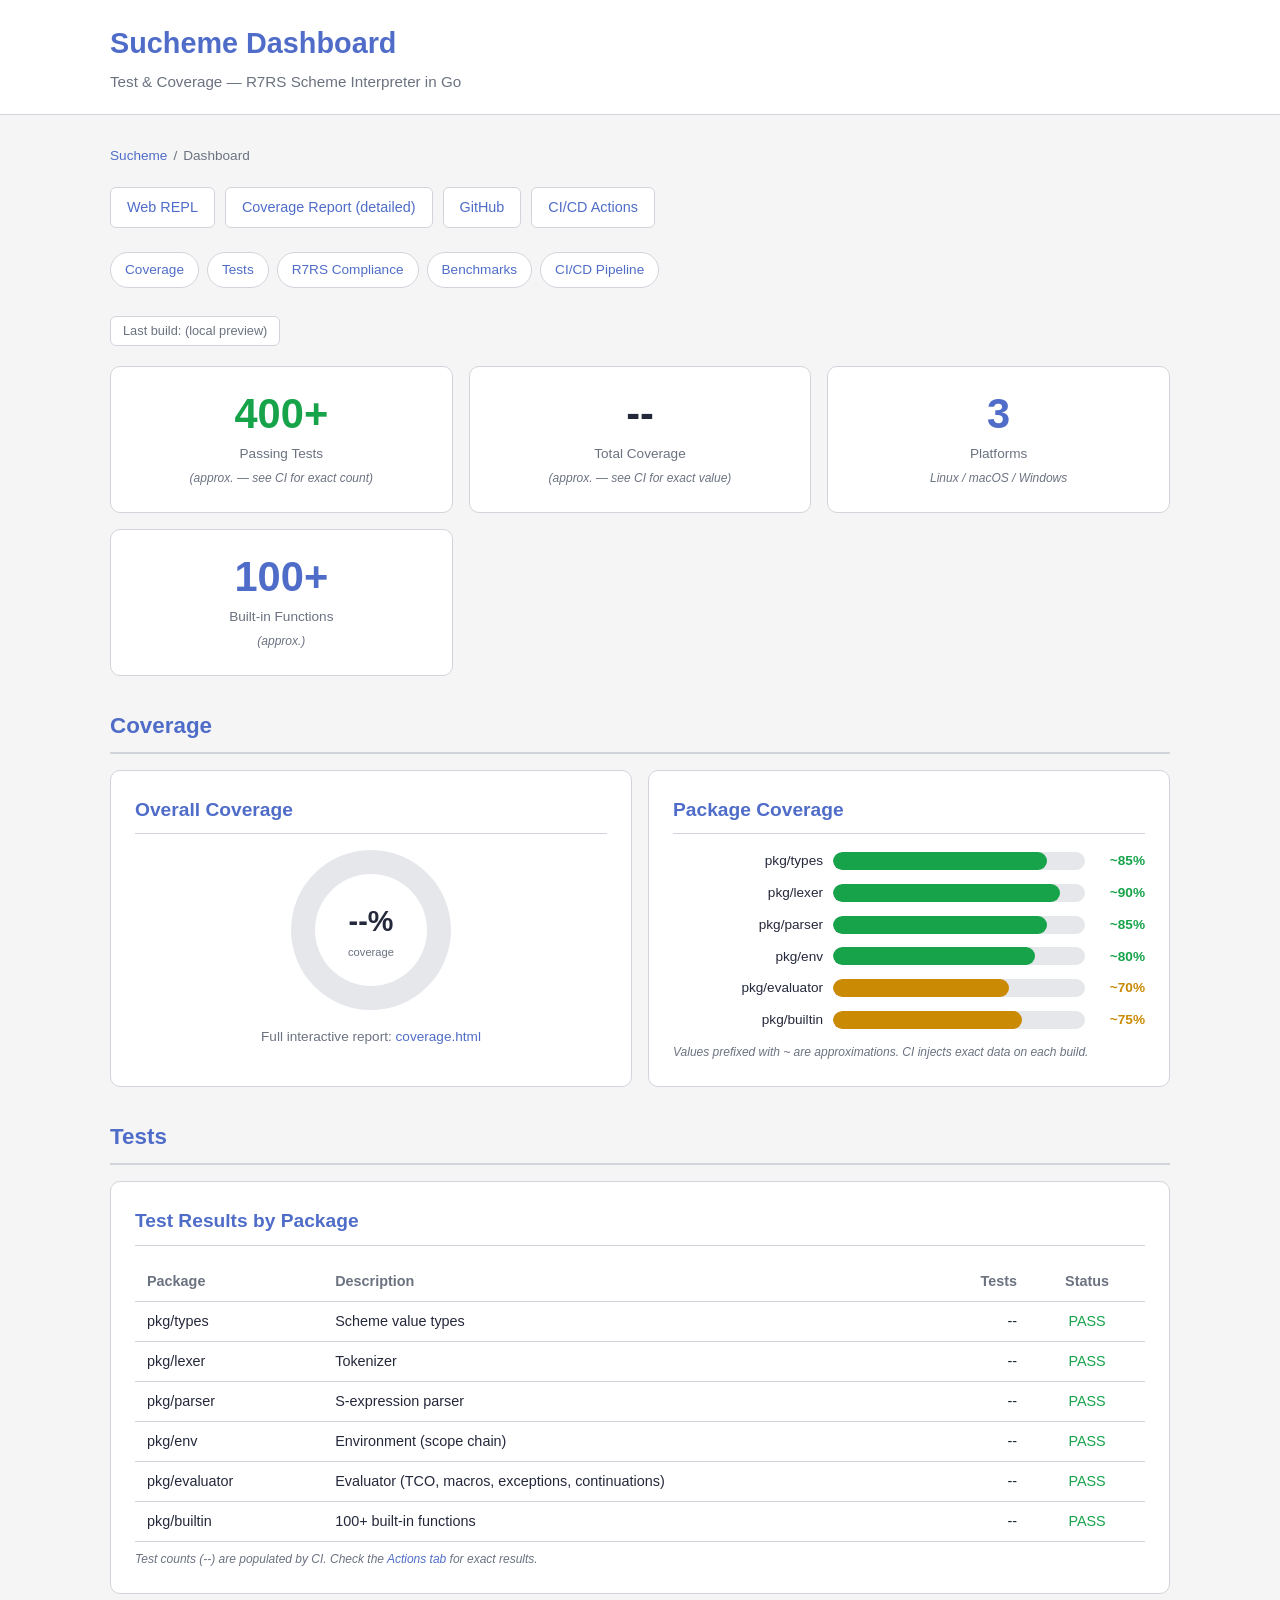
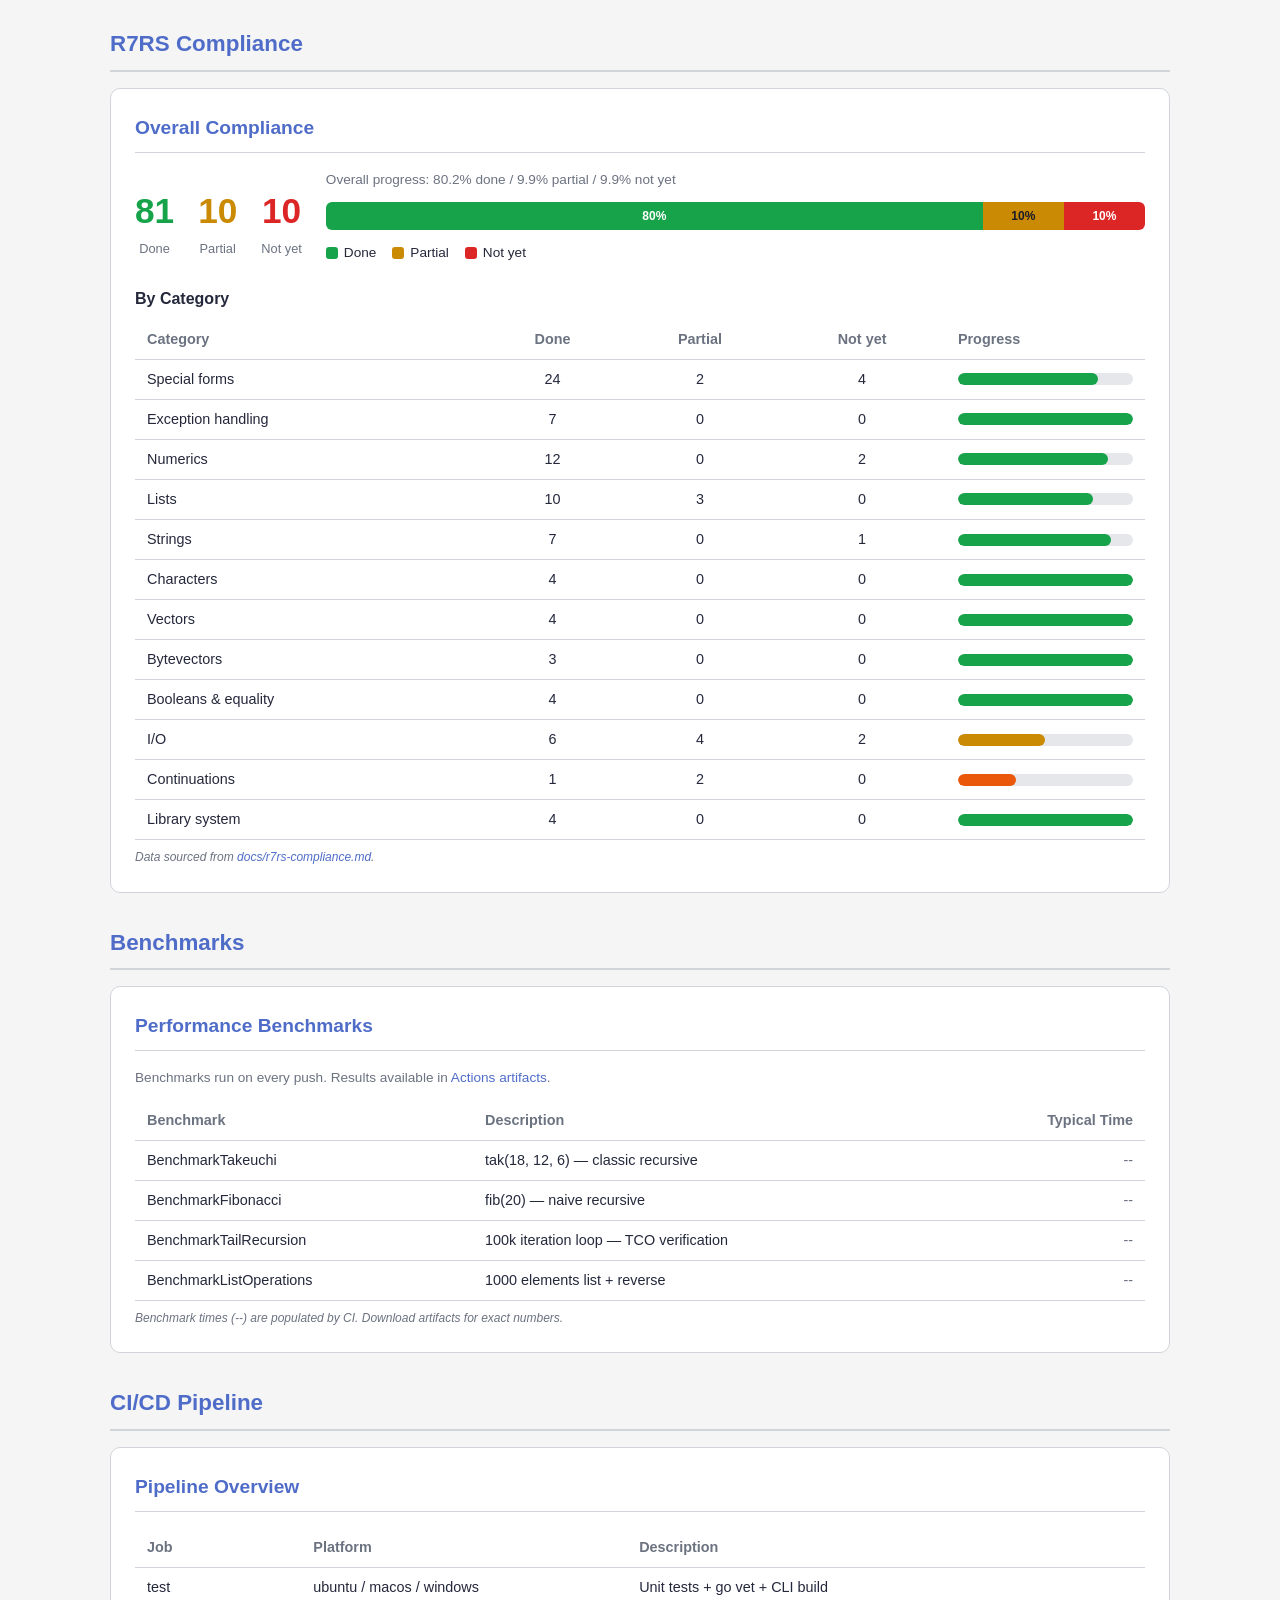
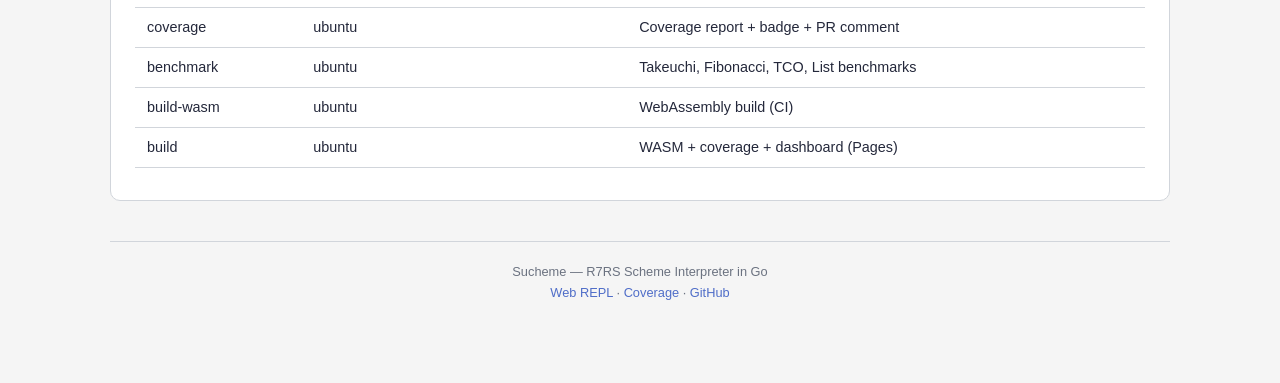
==== web-ui/dashboard.html @ 369de6f3 "fix: address third round of Copilot review comments 3回目レビュー指摘を修正: - 未使用の.grid-wide CSSクラスを削除 - タイムスタ" ====
<!DOCTYPE html>
<html lang="en">
<head>
  <meta charset="utf-8">
  <meta name="viewport" content="width=device-width, initial-scale=1">
  <title>Sucheme - Test & Coverage Dashboard</title>
  <style>
    /* ===== Theme variables (aligned with Web UI style.css) ===== */
    :root {
      --bg-primary: #1a1b26;
      --bg-secondary: #24283b;
      --bg-card: #1f2335;
      --text-primary: #c0caf5;
      --text-secondary: #565f89;
      --text-accent: #7aa2f7;
      --text-result: #9ece6a;
      --text-error: #f7768e;
      --text-warn: #e0af68;
      --text-orange: #ff9e64;
      --border-color: #3b4261;
      --btn-bg: #7aa2f7;
      --btn-hover: #89b4fa;
      --btn-text: #1a1b26;
      --bar-track: #30363d;
      --green: #9ece6a;
      --yellow: #e0af68;
      --orange: #ff9e64;
      --red: #f7768e;
      --blue: #7aa2f7;
    }

    @media (prefers-color-scheme: light) {
      :root {
        --bg-primary: #f5f5f5;
        --bg-secondary: #ffffff;
        --bg-card: #ffffff;
        --text-primary: #24283b;
        --text-secondary: #6b7280;
        --text-accent: #4f6dc8;
        --text-result: #16a34a;
        --text-error: #dc2626;
        --text-warn: #ca8a04;
        --text-orange: #ea580c;
        --border-color: #d1d5db;
        --btn-bg: #4f6dc8;
        --btn-hover: #6b85d6;
        --btn-text: #ffffff;
        --bar-track: #e5e7eb;
        --green: #16a34a;
        --yellow: #ca8a04;
        --orange: #ea580c;
        --red: #dc2626;
        --blue: #4f6dc8;
      }
    }

    /* ===== Reset & Base ===== */
    *, *::before, *::after { box-sizing: border-box; margin: 0; padding: 0; }

    body {
      font-family: -apple-system, BlinkMacSystemFont, 'Segoe UI', Roboto, Helvetica, Arial, sans-serif;
      background: var(--bg-primary);
      color: var(--text-primary);
      min-height: 100vh;
      line-height: 1.6;
    }

    a { color: var(--text-accent); text-decoration: none; }
    a:hover { text-decoration: underline; }

    .container { max-width: 1100px; margin: 0 auto; padding: 0 20px 60px; }

    /* ===== Header ===== */
    .header {
      background: var(--bg-secondary);
      border-bottom: 1px solid var(--border-color);
      padding: 20px 0;
      margin-bottom: 30px;
    }
    .header-inner {
      max-width: 1100px;
      margin: 0 auto;
      padding: 0 20px;
    }
    .header h1 {
      font-size: 1.8em;
      color: var(--text-accent);
      margin-bottom: 4px;
    }
    .header .subtitle {
      color: var(--text-secondary);
      font-size: 0.95em;
    }

    /* ===== Breadcrumb ===== */
    .breadcrumb {
      display: flex;
      align-items: center;
      gap: 6px;
      font-size: 0.85em;
      color: var(--text-secondary);
      margin-bottom: 20px;
    }
    .breadcrumb a { color: var(--text-accent); }
    .breadcrumb .sep { color: var(--text-secondary); }

    /* ===== Nav links ===== */
    .nav-links {
      display: flex;
      flex-wrap: wrap;
      gap: 10px;
      margin-bottom: 24px;
    }
    .nav-links a {
      padding: 8px 16px;
      background: var(--bg-secondary);
      border: 1px solid var(--border-color);
      border-radius: 6px;
      font-size: 0.9em;
      transition: background 0.15s;
    }
    .nav-links a:hover { background: var(--border-color); text-decoration: none; }

    /* Page-internal anchors */
    .anchor-links {
      display: flex;
      flex-wrap: wrap;
      gap: 8px;
      margin-bottom: 28px;
    }
    .anchor-links a {
      padding: 6px 14px;
      background: var(--bg-card);
      border: 1px solid var(--border-color);
      border-radius: 20px;
      font-size: 0.85em;
    }
    .anchor-links a:hover { background: var(--border-color); text-decoration: none; }

    /* ===== Grid layout ===== */
    .grid {
      display: grid;
      grid-template-columns: repeat(auto-fit, minmax(260px, 1fr));
      gap: 16px;
      margin-bottom: 28px;
    }
    .grid-2col {
      display: grid;
      grid-template-columns: 1fr 1fr;
      gap: 16px;
      margin-bottom: 28px;
    }
    @media (max-width: 700px) {
      .grid-2col { grid-template-columns: 1fr; }
    }

    /* ===== Card ===== */
    .card {
      background: var(--bg-card);
      border: 1px solid var(--border-color);
      border-radius: 10px;
      padding: 24px;
    }
    .card h3 {
      color: var(--text-accent);
      font-size: 1.2em;
      margin-bottom: 16px;
      border-bottom: 1px solid var(--border-color);
      padding-bottom: 8px;
    }
    .card h4 {
      color: var(--text-primary);
      font-size: 1em;
      margin: 12px 0 8px;
    }

    /* ===== Utility classes (reduce inline styles) ===== */
    .muted-text {
      font-size: 0.85em;
      color: var(--text-secondary);
    }
    .card-note {
      font-size: 0.75em;
      color: var(--text-secondary);
      margin-top: 8px;
      font-style: italic;
    }
    .card-note-lg {
      font-size: 0.75em;
      color: var(--text-secondary);
      margin-top: 12px;
      font-style: italic;
    }
    .card-spaced {
      margin-bottom: 28px;
    }
    .text-right { text-align: right; }
    .text-center { text-align: center; }
    .r7rs-summary {
      display: flex;
      align-items: center;
      gap: 24px;
      flex-wrap: wrap;
      margin-bottom: 12px;
    }
    .r7rs-count {
      text-align: center;
    }
    .r7rs-count-value {
      font-size: 2.2em;
      font-weight: 700;
    }
    .r7rs-count-label {
      font-size: 0.8em;
      color: var(--text-secondary);
    }
    .r7rs-bar-area {
      flex: 1;
      min-width: 200px;
    }
    .bench-desc {
      margin-bottom: 12px;
    }
    .td-muted {
      color: var(--text-secondary);
    }
    .td-pass {
      color: var(--green);
    }

    /* ===== Stat cards (hero numbers) ===== */
    .stat-card {
      background: var(--bg-card);
      border: 1px solid var(--border-color);
      border-radius: 10px;
      padding: 24px;
      text-align: center;
    }
    .stat-value {
      font-size: 2.6em;
      font-weight: 700;
      line-height: 1.1;
    }
    .stat-label {
      color: var(--text-secondary);
      font-size: 0.85em;
      margin-top: 6px;
    }
    .stat-note {
      color: var(--text-secondary);
      font-size: 0.75em;
      margin-top: 4px;
      font-style: italic;
    }
    .color-green  { color: var(--green); }
    .color-blue   { color: var(--blue); }
    .color-yellow { color: var(--yellow); }
    .color-orange { color: var(--orange); }
    .color-red    { color: var(--red); }

    /* ===== Donut chart (CSS conic-gradient, set dynamically via minimal JS) ===== */
    .donut-container {
      display: flex;
      flex-direction: column;
      align-items: center;
      gap: 16px;
    }
    .donut {
      width: 160px;
      height: 160px;
      border-radius: 50%;
      position: relative;
      /* Default track background; JS overrides with colored conic-gradient when data is available */
      background: conic-gradient(var(--bar-track) 0turn 1turn);
    }
    .donut-hole {
      position: absolute;
      top: 24px; left: 24px;
      width: 112px; height: 112px;
      border-radius: 50%;
      background: var(--bg-card);
      display: flex;
      align-items: center;
      justify-content: center;
      flex-direction: column;
    }
    .donut-pct {
      font-size: 1.8em;
      font-weight: 700;
      color: var(--text-primary);
    }
    .donut-label {
      font-size: 0.7em;
      color: var(--text-secondary);
    }

    /* ===== Progress bars ===== */
    .progress-row {
      display: flex;
      align-items: center;
      gap: 10px;
      margin-bottom: 10px;
    }
    .progress-name {
      flex: 0 0 150px;
      font-size: 0.85em;
      text-align: right;
      color: var(--text-primary);
      overflow: hidden;
      text-overflow: ellipsis;
      white-space: nowrap;
    }
    .progress-bar-track {
      flex: 1;
      height: 18px;
      background: var(--bar-track);
      border-radius: 9px;
      overflow: hidden;
      position: relative;
    }
    .progress-bar-fill {
      height: 100%;
      border-radius: 9px;
      transition: width 0.5s ease;
    }
    .progress-pct {
      flex: 0 0 50px;
      font-size: 0.85em;
      font-weight: 600;
      text-align: right;
    }

    /* Progress bar color classes */
    .bar-green  { background: var(--green); }
    .bar-yellow { background: var(--yellow); }
    .bar-orange { background: var(--orange); }
    .bar-red    { background: var(--red); }
    .pct-green  { color: var(--green); }
    .pct-yellow { color: var(--yellow); }
    .pct-orange { color: var(--orange); }
    .pct-red    { color: var(--red); }
    .progress-bar-sm { height: 12px; }
    .bg-green  { background: var(--green); }
    .bg-yellow { background: var(--yellow); }
    .bg-red    { background: var(--red); }

    /* ===== Tables ===== */
    table { width: 100%; border-collapse: collapse; margin: 8px 0; }
    th, td { text-align: left; padding: 8px 12px; border-bottom: 1px solid var(--border-color); font-size: 0.9em; }
    th { color: var(--text-secondary); font-weight: 600; }

    /* ===== R7RS compliance stacked bar ===== */
    .stacked-bar {
      display: flex;
      height: 28px;
      border-radius: 6px;
      overflow: hidden;
      margin: 12px 0;
    }
    .stacked-bar > div { display: flex; align-items: center; justify-content: center; font-size: 0.75em; font-weight: 600; color: #fff; }
    .stacked-done    { background: var(--green); }
    .stacked-partial { background: var(--yellow); color: #1a1b26 !important; }
    .stacked-none    { background: var(--red); }

    .legend {
      display: flex;
      gap: 16px;
      flex-wrap: wrap;
      margin: 10px 0;
    }
    .legend-item {
      display: flex;
      align-items: center;
      gap: 6px;
      font-size: 0.85em;
    }
    .legend-dot {
      width: 12px;
      height: 12px;
      border-radius: 3px;
    }

    /* ===== Footer ===== */
    .footer {
      margin-top: 40px;
      padding: 20px 0;
      border-top: 1px solid var(--border-color);
      text-align: center;
      font-size: 0.8em;
      color: var(--text-secondary);
    }

    /* ===== Section heading ===== */
    .section-heading {
      color: var(--text-accent);
      font-size: 1.4em;
      margin: 32px 0 16px;
      padding-bottom: 8px;
      border-bottom: 2px solid var(--border-color);
      scroll-margin-top: 20px;
    }

    /* ===== Timestamp ===== */
    .timestamp {
      display: inline-block;
      background: var(--bg-secondary);
      border: 1px solid var(--border-color);
      border-radius: 6px;
      padding: 4px 12px;
      font-size: 0.8em;
      color: var(--text-secondary);
      margin-bottom: 20px;
    }
  </style>
</head>
<body>

  <!-- ===== Header ===== -->
  <div class="header">
    <div class="header-inner">
      <h1>Sucheme Dashboard</h1>
      <p class="subtitle">Test & Coverage &mdash; R7RS Scheme Interpreter in Go</p>
    </div>
  </div>

  <div class="container">

    <!-- Breadcrumb -->
    <nav class="breadcrumb" aria-label="Breadcrumb">
      <a href="index.html">Sucheme</a>
      <span class="sep">/</span>
      <span>Dashboard</span>
    </nav>

    <!-- Navigation links -->
    <div class="nav-links">
      <a href="index.html">Web REPL</a>
      <a href="coverage.html">Coverage Report (detailed)</a>
      <a href="https://github.com/suchi/sucheme-go">GitHub</a>
      <a href="https://github.com/suchi/sucheme-go/actions">CI/CD Actions</a>
    </div>

    <!-- Page-internal anchors -->
    <div class="anchor-links">
      <a href="#coverage">Coverage</a>
      <a href="#tests">Tests</a>
      <a href="#r7rs">R7RS Compliance</a>
      <a href="#benchmarks">Benchmarks</a>
      <a href="#cicd">CI/CD Pipeline</a>
    </div>

    <!-- Timestamp -->
    <!--
      NOTE: The real last-run timestamp is injected by CI in pages.yml.
      The workflow replaces the full text:
        sed -i "s|Last build: __BUILD_TIMESTAMP__|Last build: $(date -u '+%Y-%m-%d %H:%M UTC')|" web-ui/dist/dashboard.html
    -->
    <div class="timestamp" id="build-timestamp">Last build: __BUILD_TIMESTAMP__</div>

    <!-- ============================================================= -->
    <!-- Hero stat cards                                                -->
    <!-- ============================================================= -->
    <div class="grid">
      <div class="stat-card">
        <!--
          TODO (CI integration): Replace this static value with the real test count.
          In pages.yml, parse test-output.txt:
            TESTS=$(grep -c '=== RUN' test-output.txt)
            sed -i "s/__TEST_COUNT__/$TESTS/" web-ui/dist/dashboard.html
        -->
        <div class="stat-value color-green" id="stat-tests">400+</div>
        <div class="stat-label">Passing Tests</div>
        <div class="stat-note">(approx. &mdash; see CI for exact count)</div>
      </div>
      <div class="stat-card">
        <!--
          TODO (CI integration): Inject real coverage %.
            sed -i "s/__COVERAGE_PCT__/$COVERAGE/" web-ui/dist/dashboard.html
        -->
        <div class="stat-value" id="stat-coverage">--</div>
        <div class="stat-label">Total Coverage</div>
        <div class="stat-note">(approx. &mdash; see CI for exact value)</div>
      </div>
      <div class="stat-card">
        <div class="stat-value color-blue">3</div>
        <div class="stat-label">Platforms</div>
        <div class="stat-note">Linux / macOS / Windows</div>
      </div>
      <div class="stat-card">
        <!--
          TODO (CI integration): Count built-in functions dynamically if desired.
        -->
        <div class="stat-value color-blue">100+</div>
        <div class="stat-label">Built-in Functions</div>
        <div class="stat-note">(approx.)</div>
      </div>
    </div>

    <!-- ============================================================= -->
    <!-- SECTION: Coverage                                              -->
    <!-- ============================================================= -->
    <h2 class="section-heading" id="coverage">Coverage</h2>

    <div class="grid-2col">
      <!-- Donut chart -->
      <div class="card">
        <h3>Overall Coverage</h3>
        <div class="donut-container">
          <!--
            TODO (CI integration): Set the real overall coverage value.
            In pages.yml, replace __COVERAGE_PCT__ with the actual percentage:
              COVERAGE=$(go tool cover -func=coverage.out | tail -1 | awk '{print $3}' | sed 's/%//')
              sed -i "s/__COVERAGE_PCT__/$COVERAGE/g" web-ui/dist/dashboard.html
          -->
          <div class="donut" id="donut-chart">
            <div class="donut-hole">
              <span class="donut-pct" id="donut-pct">--%</span>
              <span class="donut-label">coverage</span>
            </div>
          </div>
          <p class="muted-text">
            Full interactive report: <a href="coverage.html">coverage.html</a>
          </p>
        </div>
      </div>

      <!-- Per-package progress bars -->
      <div class="card">
        <h3>Package Coverage</h3>
        <!--
          TODO (CI integration): Replace the static percentages below with real
          per-package coverage. In pages.yml, parse coverage.out per directory
          and inject via sed or a template script. Example:
            awk '...' coverage.out | while read pkg pct; do
              sed -i "s/__COV_${pkg}__/$pct/" web-ui/dist/dashboard.html
            done
          The IDs (cov-types, cov-lexer, etc.) can be targeted by the script.
        -->
        <div id="pkg-coverage-bars">
          <!-- These values are approximate defaults; CI should overwrite them -->
          <div class="progress-row">
            <span class="progress-name">pkg/types</span>
            <div class="progress-bar-track"><div class="progress-bar-fill bar-green" style="width:85%" id="cov-types"></div></div>
            <span class="progress-pct pct-green">~85%</span>
          </div>
          <div class="progress-row">
            <span class="progress-name">pkg/lexer</span>
            <div class="progress-bar-track"><div class="progress-bar-fill bar-green" style="width:90%" id="cov-lexer"></div></div>
            <span class="progress-pct pct-green">~90%</span>
          </div>
          <div class="progress-row">
            <span class="progress-name">pkg/parser</span>
            <div class="progress-bar-track"><div class="progress-bar-fill bar-green" style="width:85%" id="cov-parser"></div></div>
            <span class="progress-pct pct-green">~85%</span>
          </div>
          <div class="progress-row">
            <span class="progress-name">pkg/env</span>
            <div class="progress-bar-track"><div class="progress-bar-fill bar-green" style="width:80%" id="cov-env"></div></div>
            <span class="progress-pct pct-green">~80%</span>
          </div>
          <div class="progress-row">
            <span class="progress-name">pkg/evaluator</span>
            <div class="progress-bar-track"><div class="progress-bar-fill bar-yellow" style="width:70%" id="cov-evaluator"></div></div>
            <span class="progress-pct pct-yellow">~70%</span>
          </div>
          <div class="progress-row">
            <span class="progress-name">pkg/builtin</span>
            <div class="progress-bar-track"><div class="progress-bar-fill bar-yellow" style="width:75%" id="cov-builtin"></div></div>
            <span class="progress-pct pct-yellow">~75%</span>
          </div>
        </div>
        <p class="card-note-lg">
          Values prefixed with ~ are approximations. CI injects exact data on each build.
        </p>
      </div>
    </div>

    <!-- ============================================================= -->
    <!-- SECTION: Tests                                                 -->
    <!-- ============================================================= -->
    <h2 class="section-heading" id="tests">Tests</h2>

    <div class="card card-spaced">
      <h3>Test Results by Package</h3>
      <!--
        TODO (CI integration): Populate this table from CI test output.
        In pages.yml, parse test-output.txt to extract per-package test counts:
          grep '^ok' test-output.txt | awk '{print $2, $3}' > pkg-tests.txt
        Then inject into the HTML with sed or a template script.
      -->
      <table>
        <thead>
          <tr>
            <th>Package</th>
            <th>Description</th>
            <th class="text-right">Tests</th>
            <th class="text-center">Status</th>
          </tr>
        </thead>
        <tbody id="test-table-body">
          <tr>
            <td>pkg/types</td>
            <td>Scheme value types</td>
            <td class="text-right">--</td>
            <td class="text-center td-pass">PASS</td>
          </tr>
          <tr>
            <td>pkg/lexer</td>
            <td>Tokenizer</td>
            <td class="text-right">--</td>
            <td class="text-center td-pass">PASS</td>
          </tr>
          <tr>
            <td>pkg/parser</td>
            <td>S-expression parser</td>
            <td class="text-right">--</td>
            <td class="text-center td-pass">PASS</td>
          </tr>
          <tr>
            <td>pkg/env</td>
            <td>Environment (scope chain)</td>
            <td class="text-right">--</td>
            <td class="text-center td-pass">PASS</td>
          </tr>
          <tr>
            <td>pkg/evaluator</td>
            <td>Evaluator (TCO, macros, exceptions, continuations)</td>
            <td class="text-right">--</td>
            <td class="text-center td-pass">PASS</td>
          </tr>
          <tr>
            <td>pkg/builtin</td>
            <td>100+ built-in functions</td>
            <td class="text-right">--</td>
            <td class="text-center td-pass">PASS</td>
          </tr>
        </tbody>
      </table>
      <p class="card-note">
        Test counts (--) are populated by CI. Check the
        <a href="https://github.com/suchi/sucheme-go/actions">Actions tab</a>
        for exact results.
      </p>
    </div>

    <!-- ============================================================= -->
    <!-- SECTION: R7RS Compliance                                       -->
    <!-- ============================================================= -->
    <h2 class="section-heading" id="r7rs">R7RS Compliance</h2>

    <div class="card card-spaced">
      <h3>Overall Compliance</h3>

      <!-- Counts from docs/r7rs-compliance.md: 81 done, 10 partial, 10 not done = 101 total -->
      <div class="r7rs-summary">
        <div class="r7rs-count">
          <div class="r7rs-count-value color-green">81</div>
          <div class="r7rs-count-label">Done</div>
        </div>
        <div class="r7rs-count">
          <div class="r7rs-count-value color-yellow">10</div>
          <div class="r7rs-count-label">Partial</div>
        </div>
        <div class="r7rs-count">
          <div class="r7rs-count-value color-red">10</div>
          <div class="r7rs-count-label">Not yet</div>
        </div>
        <div class="r7rs-bar-area">
          <div class="muted-text" style="margin-bottom:4px;">Overall progress: 80.2% done / 9.9% partial / 9.9% not yet</div>
          <div class="stacked-bar">
            <div class="stacked-done" style="width:80.2%;">80%</div>
            <div class="stacked-partial" style="width:9.9%;">10%</div>
            <div class="stacked-none" style="width:9.9%;">10%</div>
          </div>
          <div class="legend">
            <div class="legend-item"><div class="legend-dot bg-green"></div> Done</div>
            <div class="legend-item"><div class="legend-dot bg-yellow"></div> Partial</div>
            <div class="legend-item"><div class="legend-dot bg-red"></div> Not yet</div>
          </div>
        </div>
      </div>

      <h4>By Category</h4>
      <table>
        <thead>
          <tr>
            <th>Category</th>
            <th class="text-center">Done</th>
            <th class="text-center">Partial</th>
            <th class="text-center">Not yet</th>
            <th>Progress</th>
          </tr>
        </thead>
        <tbody>
          <!-- Data extracted from docs/r7rs-compliance.md -->
          <tr>
            <td>Special forms</td>
            <td class="text-center">24</td>
            <td class="text-center">2</td>
            <td class="text-center">4</td>
            <td>
              <div class="progress-bar-track progress-bar-sm">
                <div class="progress-bar-fill bar-green" style="width:80%;"></div>
              </div>
            </td>
          </tr>
          <tr>
            <td>Exception handling</td>
            <td class="text-center">7</td>
            <td class="text-center">0</td>
            <td class="text-center">0</td>
            <td>
              <div class="progress-bar-track progress-bar-sm">
                <div class="progress-bar-fill bar-green" style="width:100%;"></div>
              </div>
            </td>
          </tr>
          <tr>
            <td>Numerics</td>
            <td class="text-center">12</td>
            <td class="text-center">0</td>
            <td class="text-center">2</td>
            <td>
              <div class="progress-bar-track progress-bar-sm">
                <div class="progress-bar-fill bar-green" style="width:85.7%;"></div>
              </div>
            </td>
          </tr>
          <tr>
            <td>Lists</td>
            <td class="text-center">10</td>
            <td class="text-center">3</td>
            <td class="text-center">0</td>
            <td>
              <div class="progress-bar-track progress-bar-sm">
                <div class="progress-bar-fill bar-green" style="width:76.9%;"></div>
              </div>
            </td>
          </tr>
          <tr>
            <td>Strings</td>
            <td class="text-center">7</td>
            <td class="text-center">0</td>
            <td class="text-center">1</td>
            <td>
              <div class="progress-bar-track progress-bar-sm">
                <div class="progress-bar-fill bar-green" style="width:87.5%;"></div>
              </div>
            </td>
          </tr>
          <tr>
            <td>Characters</td>
            <td class="text-center">4</td>
            <td class="text-center">0</td>
            <td class="text-center">0</td>
            <td>
              <div class="progress-bar-track progress-bar-sm">
                <div class="progress-bar-fill bar-green" style="width:100%;"></div>
              </div>
            </td>
          </tr>
          <tr>
            <td>Vectors</td>
            <td class="text-center">4</td>
            <td class="text-center">0</td>
            <td class="text-center">0</td>
            <td>
              <div class="progress-bar-track progress-bar-sm">
                <div class="progress-bar-fill bar-green" style="width:100%;"></div>
              </div>
            </td>
          </tr>
          <tr>
            <td>Bytevectors</td>
            <td class="text-center">3</td>
            <td class="text-center">0</td>
            <td class="text-center">0</td>
            <td>
              <div class="progress-bar-track progress-bar-sm">
                <div class="progress-bar-fill bar-green" style="width:100%;"></div>
              </div>
            </td>
          </tr>
          <tr>
            <td>Booleans & equality</td>
            <td class="text-center">4</td>
            <td class="text-center">0</td>
            <td class="text-center">0</td>
            <td>
              <div class="progress-bar-track progress-bar-sm">
                <div class="progress-bar-fill bar-green" style="width:100%;"></div>
              </div>
            </td>
          </tr>
          <tr>
            <td>I/O</td>
            <td class="text-center">6</td>
            <td class="text-center">4</td>
            <td class="text-center">2</td>
            <td>
              <div class="progress-bar-track progress-bar-sm">
                <div class="progress-bar-fill bar-yellow" style="width:50%;"></div>
              </div>
            </td>
          </tr>
          <tr>
            <td>Continuations</td>
            <td class="text-center">1</td>
            <td class="text-center">2</td>
            <td class="text-center">0</td>
            <td>
              <div class="progress-bar-track progress-bar-sm">
                <div class="progress-bar-fill bar-orange" style="width:33.3%;"></div>
              </div>
            </td>
          </tr>
          <tr>
            <td>Library system</td>
            <td class="text-center">4</td>
            <td class="text-center">0</td>
            <td class="text-center">0</td>
            <td>
              <div class="progress-bar-track progress-bar-sm">
                <div class="progress-bar-fill bar-green" style="width:100%;"></div>
              </div>
            </td>
          </tr>
        </tbody>
      </table>
      <p class="card-note">
        Data sourced from <a href="https://github.com/suchi/sucheme-go/blob/main/docs/r7rs-compliance.md">docs/r7rs-compliance.md</a>.
      </p>
    </div>

    <!-- ============================================================= -->
    <!-- SECTION: Benchmarks                                            -->
    <!-- ============================================================= -->
    <h2 class="section-heading" id="benchmarks">Benchmarks</h2>

    <div class="card card-spaced">
      <h3>Performance Benchmarks</h3>
      <p class="muted-text bench-desc">
        Benchmarks run on every push. Results available in
        <a href="https://github.com/suchi/sucheme-go/actions/workflows/ci.yml">Actions artifacts</a>.
      </p>
      <table>
        <thead>
          <tr>
            <th>Benchmark</th>
            <th>Description</th>
            <th class="text-right">Typical Time</th>
          </tr>
        </thead>
        <tbody>
          <tr>
            <td>BenchmarkTakeuchi</td>
            <td>tak(18, 12, 6) &mdash; classic recursive</td>
            <td class="text-right td-muted">--</td>
          </tr>
          <tr>
            <td>BenchmarkFibonacci</td>
            <td>fib(20) &mdash; naive recursive</td>
            <td class="text-right td-muted">--</td>
          </tr>
          <tr>
            <td>BenchmarkTailRecursion</td>
            <td>100k iteration loop &mdash; TCO verification</td>
            <td class="text-right td-muted">--</td>
          </tr>
          <tr>
            <td>BenchmarkListOperations</td>
            <td>1000 elements list + reverse</td>
            <td class="text-right td-muted">--</td>
          </tr>
        </tbody>
      </table>
      <p class="card-note">
        Benchmark times (--) are populated by CI. Download artifacts for exact numbers.
      </p>
    </div>

    <!-- ============================================================= -->
    <!-- SECTION: CI/CD Pipeline                                        -->
    <!-- ============================================================= -->
    <h2 class="section-heading" id="cicd">CI/CD Pipeline</h2>

    <div class="card card-spaced">
      <h3>Pipeline Overview</h3>
      <table>
        <thead>
          <tr>
            <th>Job</th>
            <th>Platform</th>
            <th>Description</th>
          </tr>
        </thead>
        <tbody>
          <tr>
            <td>test</td>
            <td>ubuntu / macos / windows</td>
            <td>Unit tests + go vet + CLI build</td>
          </tr>
          <tr>
            <td>coverage</td>
            <td>ubuntu</td>
            <td>Coverage report + badge + PR comment</td>
          </tr>
          <tr>
            <td>benchmark</td>
            <td>ubuntu</td>
            <td>Takeuchi, Fibonacci, TCO, List benchmarks</td>
          </tr>
          <tr>
            <td>build-wasm</td>
            <td>ubuntu</td>
            <td>WebAssembly build (CI)</td>
          </tr>
          <tr>
            <td>build</td>
            <td>ubuntu</td>
            <td>WASM + coverage + dashboard (Pages)</td>
          </tr>
        </tbody>
      </table>
    </div>

    <!-- Footer -->
    <div class="footer">
      <p>Sucheme &mdash; R7RS Scheme Interpreter in Go</p>
      <p>
        <a href="index.html">Web REPL</a> &middot;
        <a href="coverage.html">Coverage</a> &middot;
        <a href="https://github.com/suchi/sucheme-go">GitHub</a>
      </p>
    </div>
  </div>

  <!-- ===== Minimal JS: sets donut chart conic-gradient and coverage stat color dynamically ===== -->
  <script>
    (function() {
      // Overall coverage percentage.
      // CI replaces __COVERAGE_PCT__ with the real value in pages.yml.
      // Uses conic-gradient (CSS) with minimal JS to set the dynamic value.
      var raw = '__COVERAGE_PCT__';
      var pct = parseFloat(raw);
      var isValid = !isNaN(pct);

      // Clamp to 0-100 range for safe rendering
      if (isValid) pct = Math.max(0, Math.min(100, pct));

      if (isValid) {
        // Determine color class based on coverage threshold
        var colorClass = pct >= 80 ? 'color-green' : pct >= 60 ? 'color-yellow' : pct >= 40 ? 'color-orange' : 'color-red';

        // Update stat card with dynamic color
        var statCov = document.getElementById('stat-coverage');
        if (statCov) {
          statCov.textContent = pct.toFixed(1) + '%';
          statCov.className = 'stat-value ' + colorClass;
        }

        // Update donut chart (CSS conic-gradient, set dynamically via JS)
        var donut = document.getElementById('donut-chart');
        var donutPct = document.getElementById('donut-pct');
        if (donut) {
          var color = pct >= 80 ? 'var(--green)' : pct >= 60 ? 'var(--yellow)' : pct >= 40 ? 'var(--orange)' : 'var(--red)';
          donut.style.background = 'conic-gradient(' + color + ' 0% ' + pct + '%, var(--bar-track) ' + pct + '% 100%)';
        }
        if (donutPct) donutPct.textContent = pct.toFixed(1) + '%';
      }
      // If coverage value was not injected by CI, leave display as '--' (default)

      // Timestamp: detect if CI did not replace the placeholder
      var tsEl = document.getElementById('build-timestamp');
      if (tsEl && tsEl.textContent.indexOf('__BUILD_TIMESTAMP__') !== -1) {
        tsEl.textContent = 'Last build: (local preview)';
      }
    })();
  </script>
</body>
</html>
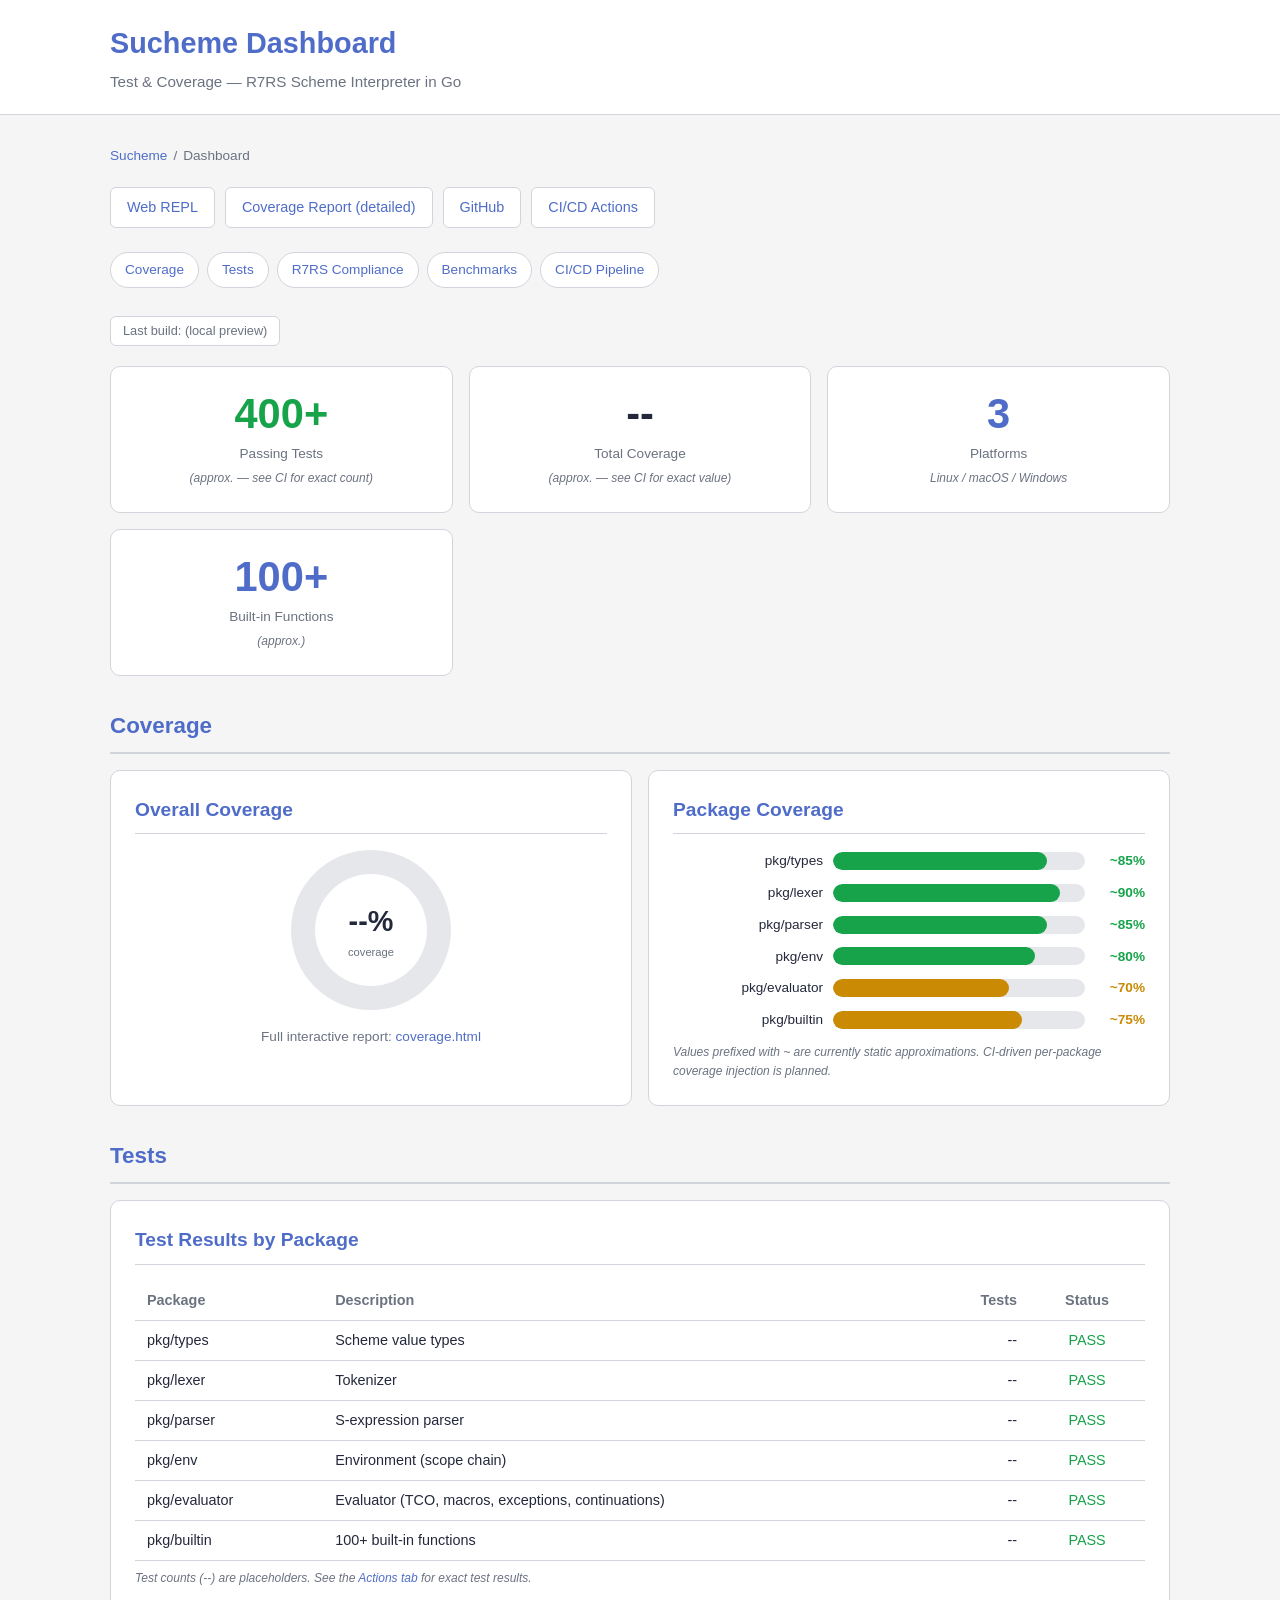
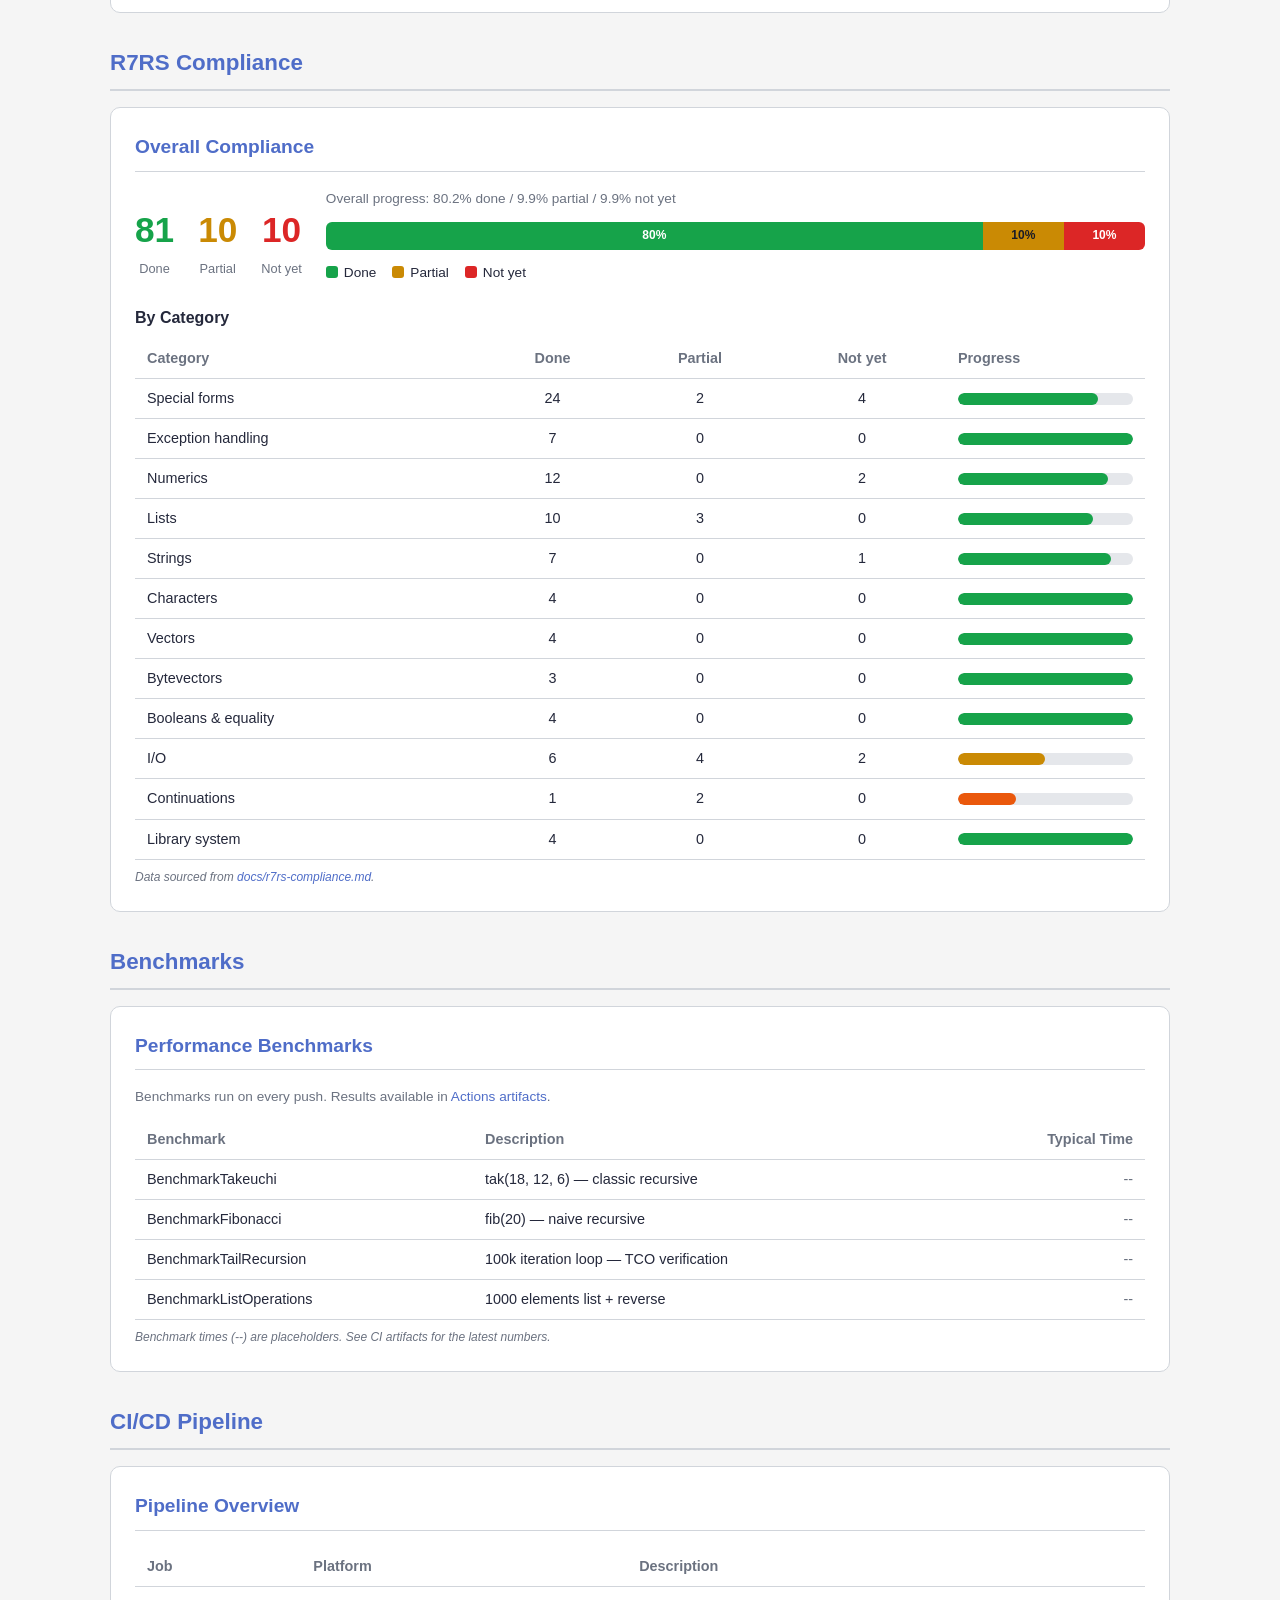
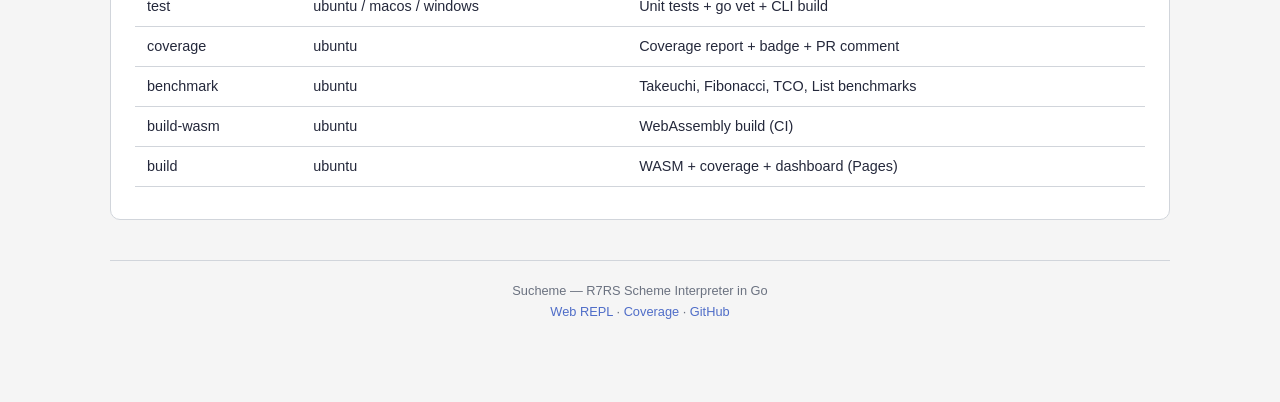
==== commit ff45e25f: "fix: address fourth round of Copilot review comments 4回目レビュー指摘を修正: - HTMLコメント内のプレースホルダ文字列を除去し、sedによる" ====
--- a/web-ui/dashboard.html
+++ b/web-ui/dashboard.html
@@ -449,12 +449,7 @@
       <a href="#cicd">CI/CD Pipeline</a>
     </div>
 
-    <!-- Timestamp -->
-    <!--
-      NOTE: The real last-run timestamp is injected by CI in pages.yml.
-      The workflow replaces the full text:
-        sed -i "s|Last build: __BUILD_TIMESTAMP__|Last build: $(date -u '+%Y-%m-%d %H:%M UTC')|" web-ui/dist/dashboard.html
-    -->
+    <!-- Timestamp: injected by CI in pages.yml (see that file for implementation) -->
     <div class="timestamp" id="build-timestamp">Last build: __BUILD_TIMESTAMP__</div>
 
     <!-- ============================================================= -->
@@ -462,21 +457,13 @@
     <!-- ============================================================= -->
     <div class="grid">
       <div class="stat-card">
-        <!--
-          TODO (CI integration): Replace this static value with the real test count.
-          In pages.yml, parse test-output.txt:
-            TESTS=$(grep -c '=== RUN' test-output.txt)
-            sed -i "s/__TEST_COUNT__/$TESTS/" web-ui/dist/dashboard.html
-        -->
+        <!-- TODO (CI integration): inject real test count via pages.yml using id="stat-tests" -->
         <div class="stat-value color-green" id="stat-tests">400+</div>
         <div class="stat-label">Passing Tests</div>
         <div class="stat-note">(approx. &mdash; see CI for exact count)</div>
       </div>
       <div class="stat-card">
-        <!--
-          TODO (CI integration): Inject real coverage %.
-            sed -i "s/__COVERAGE_PCT__/$COVERAGE/" web-ui/dist/dashboard.html
-        -->
+        <!-- Coverage %: injected by CI in pages.yml -->
         <div class="stat-value" id="stat-coverage">--</div>
         <div class="stat-label">Total Coverage</div>
         <div class="stat-note">(approx. &mdash; see CI for exact value)</div>
@@ -487,9 +474,7 @@
         <div class="stat-note">Linux / macOS / Windows</div>
       </div>
       <div class="stat-card">
-        <!--
-          TODO (CI integration): Count built-in functions dynamically if desired.
-        -->
+        <!-- Static approximation -->
         <div class="stat-value color-blue">100+</div>
         <div class="stat-label">Built-in Functions</div>
         <div class="stat-note">(approx.)</div>
@@ -506,12 +491,7 @@
       <div class="card">
         <h3>Overall Coverage</h3>
         <div class="donut-container">
-          <!--
-            TODO (CI integration): Set the real overall coverage value.
-            In pages.yml, replace __COVERAGE_PCT__ with the actual percentage:
-              COVERAGE=$(go tool cover -func=coverage.out | tail -1 | awk '{print $3}' | sed 's/%//')
-              sed -i "s/__COVERAGE_PCT__/$COVERAGE/g" web-ui/dist/dashboard.html
-          -->
+          <!-- Overall coverage: injected by CI in pages.yml -->
           <div class="donut" id="donut-chart">
             <div class="donut-hole">
               <span class="donut-pct" id="donut-pct">--%</span>
@@ -527,15 +507,7 @@
       <!-- Per-package progress bars -->
       <div class="card">
         <h3>Package Coverage</h3>
-        <!--
-          TODO (CI integration): Replace the static percentages below with real
-          per-package coverage. In pages.yml, parse coverage.out per directory
-          and inject via sed or a template script. Example:
-            awk '...' coverage.out | while read pkg pct; do
-              sed -i "s/__COV_${pkg}__/$pct/" web-ui/dist/dashboard.html
-            done
-          The IDs (cov-types, cov-lexer, etc.) can be targeted by the script.
-        -->
+        <!-- TODO (CI integration): inject per-package coverage via pages.yml -->
         <div id="pkg-coverage-bars">
           <!-- These values are approximate defaults; CI should overwrite them -->
           <div class="progress-row">
@@ -570,7 +542,7 @@
           </div>
         </div>
         <p class="card-note-lg">
-          Values prefixed with ~ are approximations. CI injects exact data on each build.
+          Values prefixed with ~ are currently static approximations. CI-driven per-package coverage injection is planned.
         </p>
       </div>
     </div>
@@ -582,12 +554,7 @@
 
     <div class="card card-spaced">
       <h3>Test Results by Package</h3>
-      <!--
-        TODO (CI integration): Populate this table from CI test output.
-        In pages.yml, parse test-output.txt to extract per-package test counts:
-          grep '^ok' test-output.txt | awk '{print $2, $3}' > pkg-tests.txt
-        Then inject into the HTML with sed or a template script.
-      -->
+      <!-- TODO (CI integration): inject per-package test counts via pages.yml -->
       <table>
         <thead>
           <tr>
@@ -637,9 +604,9 @@
         </tbody>
       </table>
       <p class="card-note">
-        Test counts (--) are populated by CI. Check the
+        Test counts (--) are placeholders. See the
         <a href="https://github.com/suchi/sucheme-go/actions">Actions tab</a>
-        for exact results.
+        for exact test results.
       </p>
     </div>
 
@@ -875,7 +842,7 @@
         </tbody>
       </table>
       <p class="card-note">
-        Benchmark times (--) are populated by CI. Download artifacts for exact numbers.
+        Benchmark times (--) are placeholders. See CI artifacts for the latest numbers.
       </p>
     </div>
 
@@ -939,7 +906,7 @@
   <script>
     (function() {
       // Overall coverage percentage.
-      // CI replaces __COVERAGE_PCT__ with the real value in pages.yml.
+      // CI replaces the coverage placeholder with the real value in pages.yml.
       // Uses conic-gradient (CSS) with minimal JS to set the dynamic value.
       var raw = '__COVERAGE_PCT__';
       var pct = parseFloat(raw);
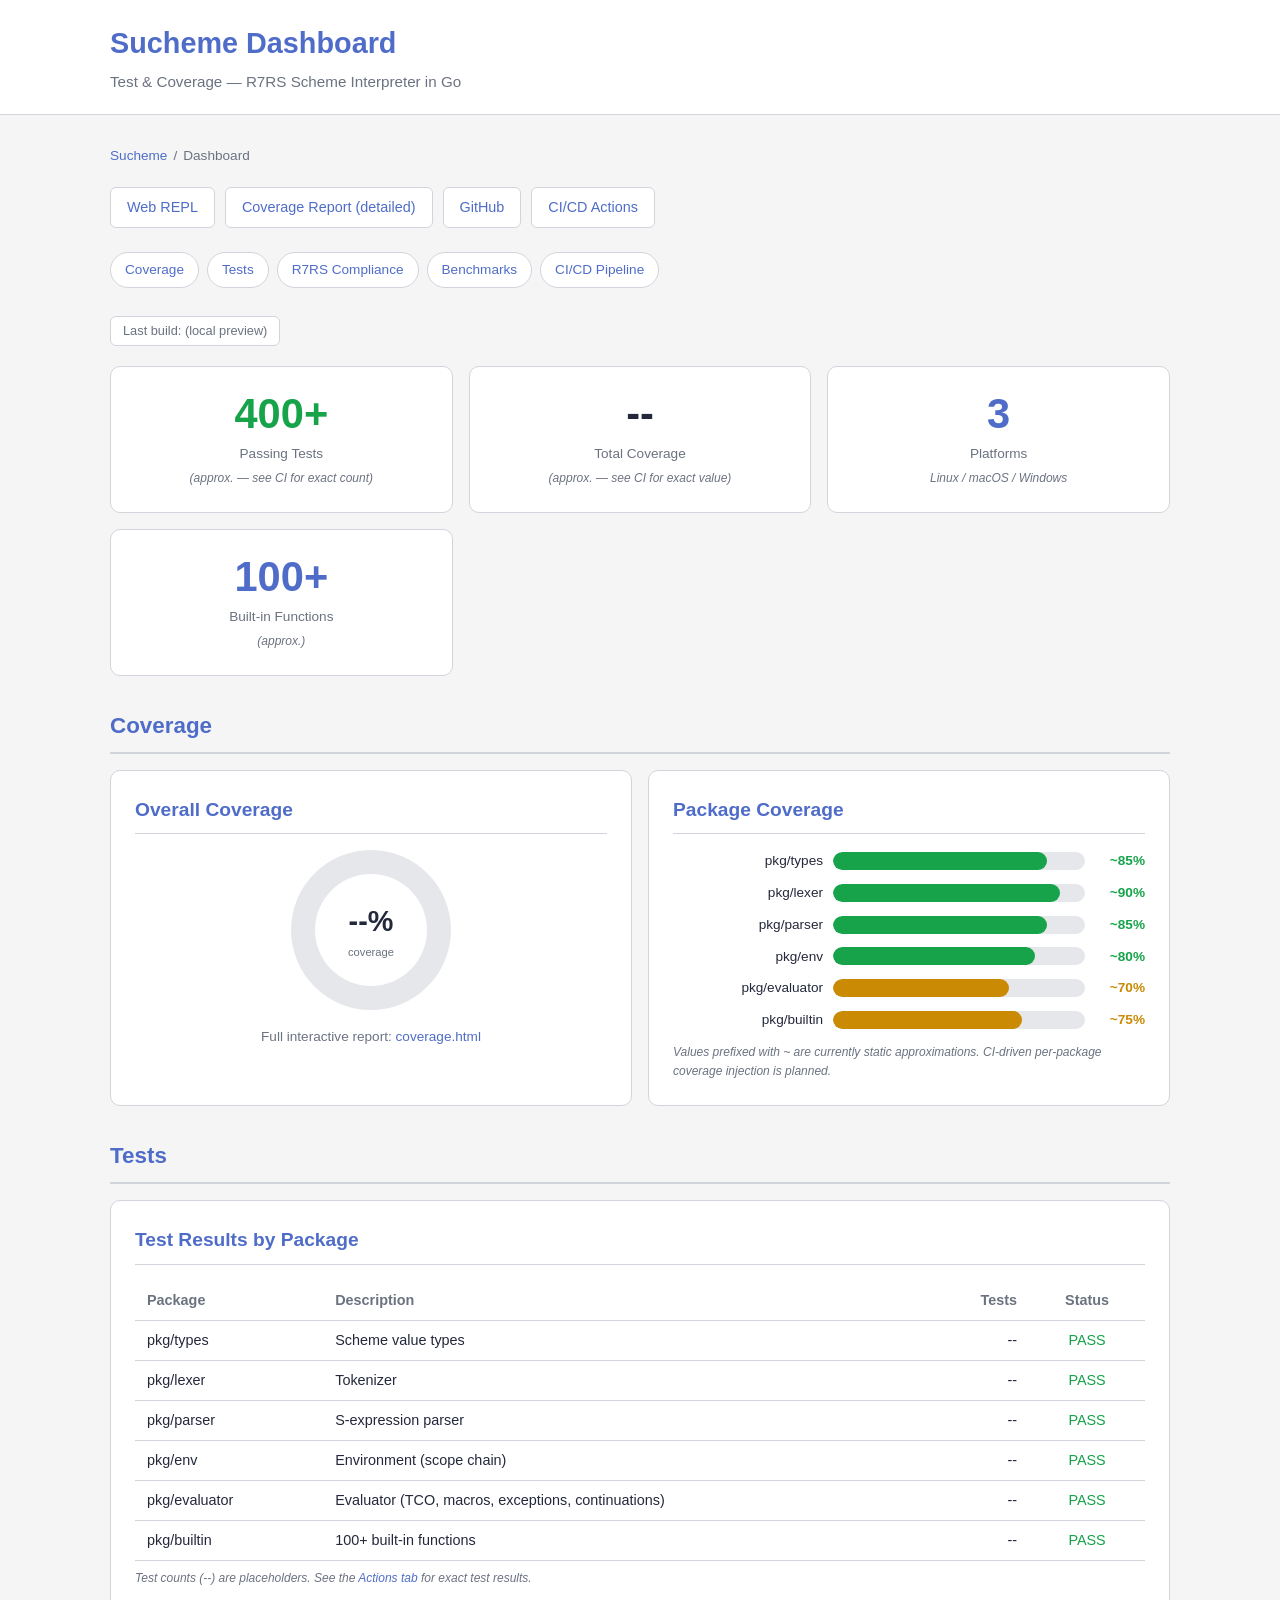
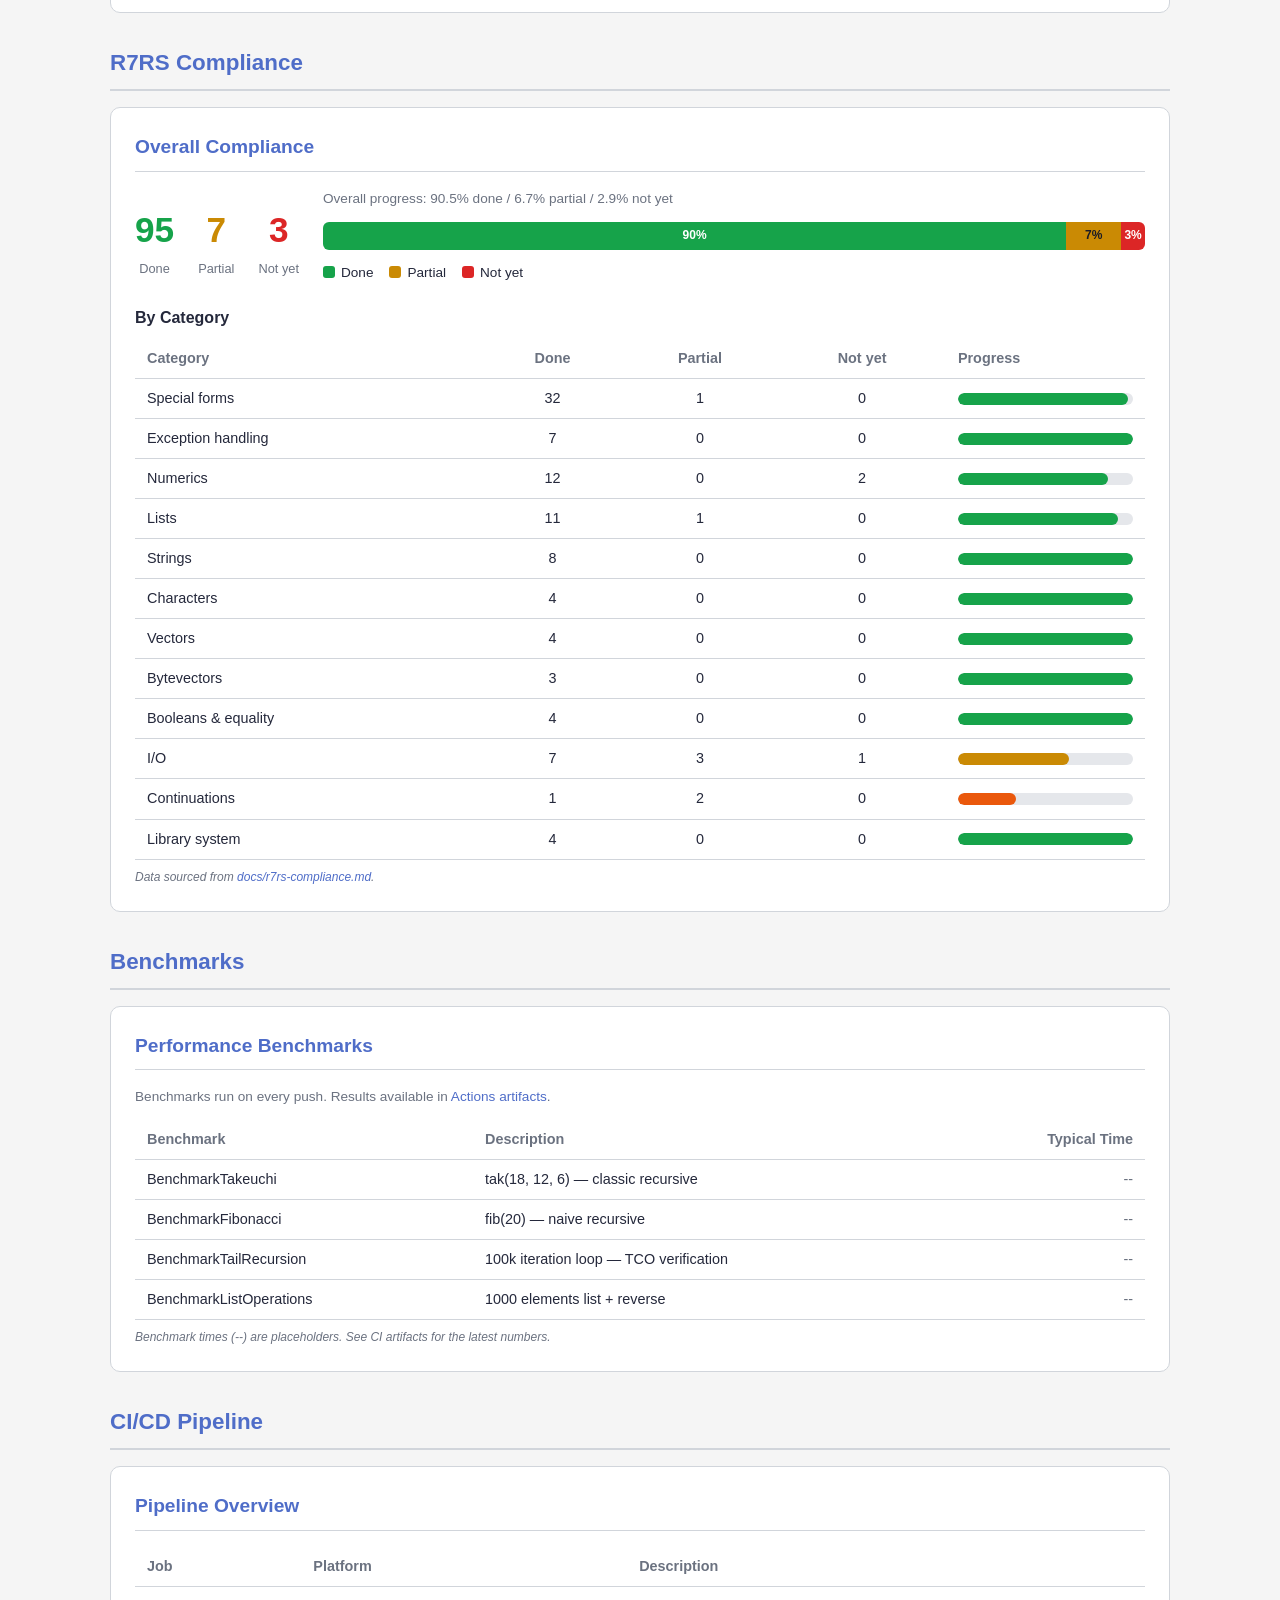
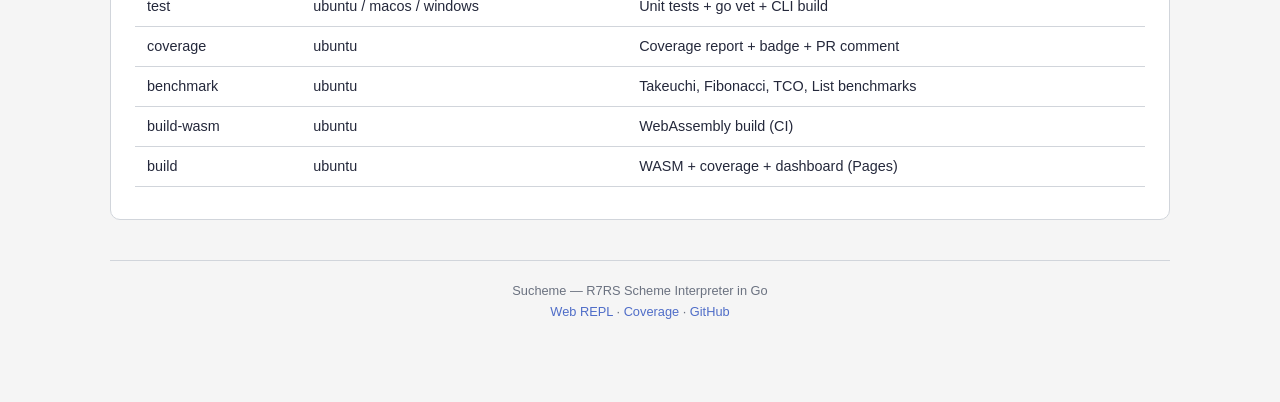
==== commit 6283f72b: "fix: correct dependabot cooldown syntax and sync docs with implementation dependabot.ymlのcooldownキー名" ====
--- a/web-ui/dashboard.html
+++ b/web-ui/dashboard.html
@@ -5,7 +5,7 @@
   <meta name="viewport" content="width=device-width, initial-scale=1">
   <title>Sucheme - Test & Coverage Dashboard</title>
   <style>
-    /* ===== Theme variables (aligned with Web UI style.css) ===== */
+    /* ===== Theme variables (based on Web UI style.css palette) ===== */
     :root {
       --bg-primary: #1a1b26;
       --bg-secondary: #24283b;
@@ -618,26 +618,26 @@
     <div class="card card-spaced">
       <h3>Overall Compliance</h3>
 
-      <!-- Counts from docs/r7rs-compliance.md: 81 done, 10 partial, 10 not done = 101 total -->
+      <!-- Counts from docs/r7rs-compliance.md: 95 done, 7 partial, 3 not done = 105 total -->
       <div class="r7rs-summary">
         <div class="r7rs-count">
-          <div class="r7rs-count-value color-green">81</div>
+          <div class="r7rs-count-value color-green">95</div>
           <div class="r7rs-count-label">Done</div>
         </div>
         <div class="r7rs-count">
-          <div class="r7rs-count-value color-yellow">10</div>
+          <div class="r7rs-count-value color-yellow">7</div>
           <div class="r7rs-count-label">Partial</div>
         </div>
         <div class="r7rs-count">
-          <div class="r7rs-count-value color-red">10</div>
+          <div class="r7rs-count-value color-red">3</div>
           <div class="r7rs-count-label">Not yet</div>
         </div>
         <div class="r7rs-bar-area">
-          <div class="muted-text" style="margin-bottom:4px;">Overall progress: 80.2% done / 9.9% partial / 9.9% not yet</div>
+          <div class="muted-text" style="margin-bottom:4px;">Overall progress: 90.5% done / 6.7% partial / 2.9% not yet</div>
           <div class="stacked-bar">
-            <div class="stacked-done" style="width:80.2%;">80%</div>
-            <div class="stacked-partial" style="width:9.9%;">10%</div>
-            <div class="stacked-none" style="width:9.9%;">10%</div>
+            <div class="stacked-done" style="width:90.5%;">90%</div>
+            <div class="stacked-partial" style="width:6.7%;">7%</div>
+            <div class="stacked-none" style="width:2.9%;">3%</div>
           </div>
           <div class="legend">
             <div class="legend-item"><div class="legend-dot bg-green"></div> Done</div>
@@ -662,12 +662,12 @@
           <!-- Data extracted from docs/r7rs-compliance.md -->
           <tr>
             <td>Special forms</td>
-            <td class="text-center">24</td>
-            <td class="text-center">2</td>
-            <td class="text-center">4</td>
-            <td>
-              <div class="progress-bar-track progress-bar-sm">
-                <div class="progress-bar-fill bar-green" style="width:80%;"></div>
+            <td class="text-center">32</td>
+            <td class="text-center">1</td>
+            <td class="text-center">0</td>
+            <td>
+              <div class="progress-bar-track progress-bar-sm">
+                <div class="progress-bar-fill bar-green" style="width:97%;"></div>
               </div>
             </td>
           </tr>
@@ -695,23 +695,23 @@
           </tr>
           <tr>
             <td>Lists</td>
-            <td class="text-center">10</td>
-            <td class="text-center">3</td>
-            <td class="text-center">0</td>
-            <td>
-              <div class="progress-bar-track progress-bar-sm">
-                <div class="progress-bar-fill bar-green" style="width:76.9%;"></div>
+            <td class="text-center">11</td>
+            <td class="text-center">1</td>
+            <td class="text-center">0</td>
+            <td>
+              <div class="progress-bar-track progress-bar-sm">
+                <div class="progress-bar-fill bar-green" style="width:91.7%;"></div>
               </div>
             </td>
           </tr>
           <tr>
             <td>Strings</td>
-            <td class="text-center">7</td>
-            <td class="text-center">0</td>
-            <td class="text-center">1</td>
-            <td>
-              <div class="progress-bar-track progress-bar-sm">
-                <div class="progress-bar-fill bar-green" style="width:87.5%;"></div>
+            <td class="text-center">8</td>
+            <td class="text-center">0</td>
+            <td class="text-center">0</td>
+            <td>
+              <div class="progress-bar-track progress-bar-sm">
+                <div class="progress-bar-fill bar-green" style="width:100%;"></div>
               </div>
             </td>
           </tr>
@@ -761,12 +761,12 @@
           </tr>
           <tr>
             <td>I/O</td>
-            <td class="text-center">6</td>
-            <td class="text-center">4</td>
-            <td class="text-center">2</td>
-            <td>
-              <div class="progress-bar-track progress-bar-sm">
-                <div class="progress-bar-fill bar-yellow" style="width:50%;"></div>
+            <td class="text-center">7</td>
+            <td class="text-center">3</td>
+            <td class="text-center">1</td>
+            <td>
+              <div class="progress-bar-track progress-bar-sm">
+                <div class="progress-bar-fill bar-yellow" style="width:63.6%;"></div>
               </div>
             </td>
           </tr>
@@ -934,8 +934,15 @@
           donut.style.background = 'conic-gradient(' + color + ' 0% ' + pct + '%, var(--bar-track) ' + pct + '% 100%)';
         }
         if (donutPct) donutPct.textContent = pct.toFixed(1) + '%';
+      } else {
+        // Coverage value was not injected by CI (local preview).
+        // Leave stat and donut displays as '--' (their HTML default).
+        // Do NOT fall back to a fake number — that would be misleading.
+        var statCov = document.getElementById('stat-coverage');
+        if (statCov) statCov.textContent = '--';
+        var donutPct = document.getElementById('donut-pct');
+        if (donutPct) donutPct.textContent = '--%';
       }
-      // If coverage value was not injected by CI, leave display as '--' (default)
 
       // Timestamp: detect if CI did not replace the placeholder
       var tsEl = document.getElementById('build-timestamp');
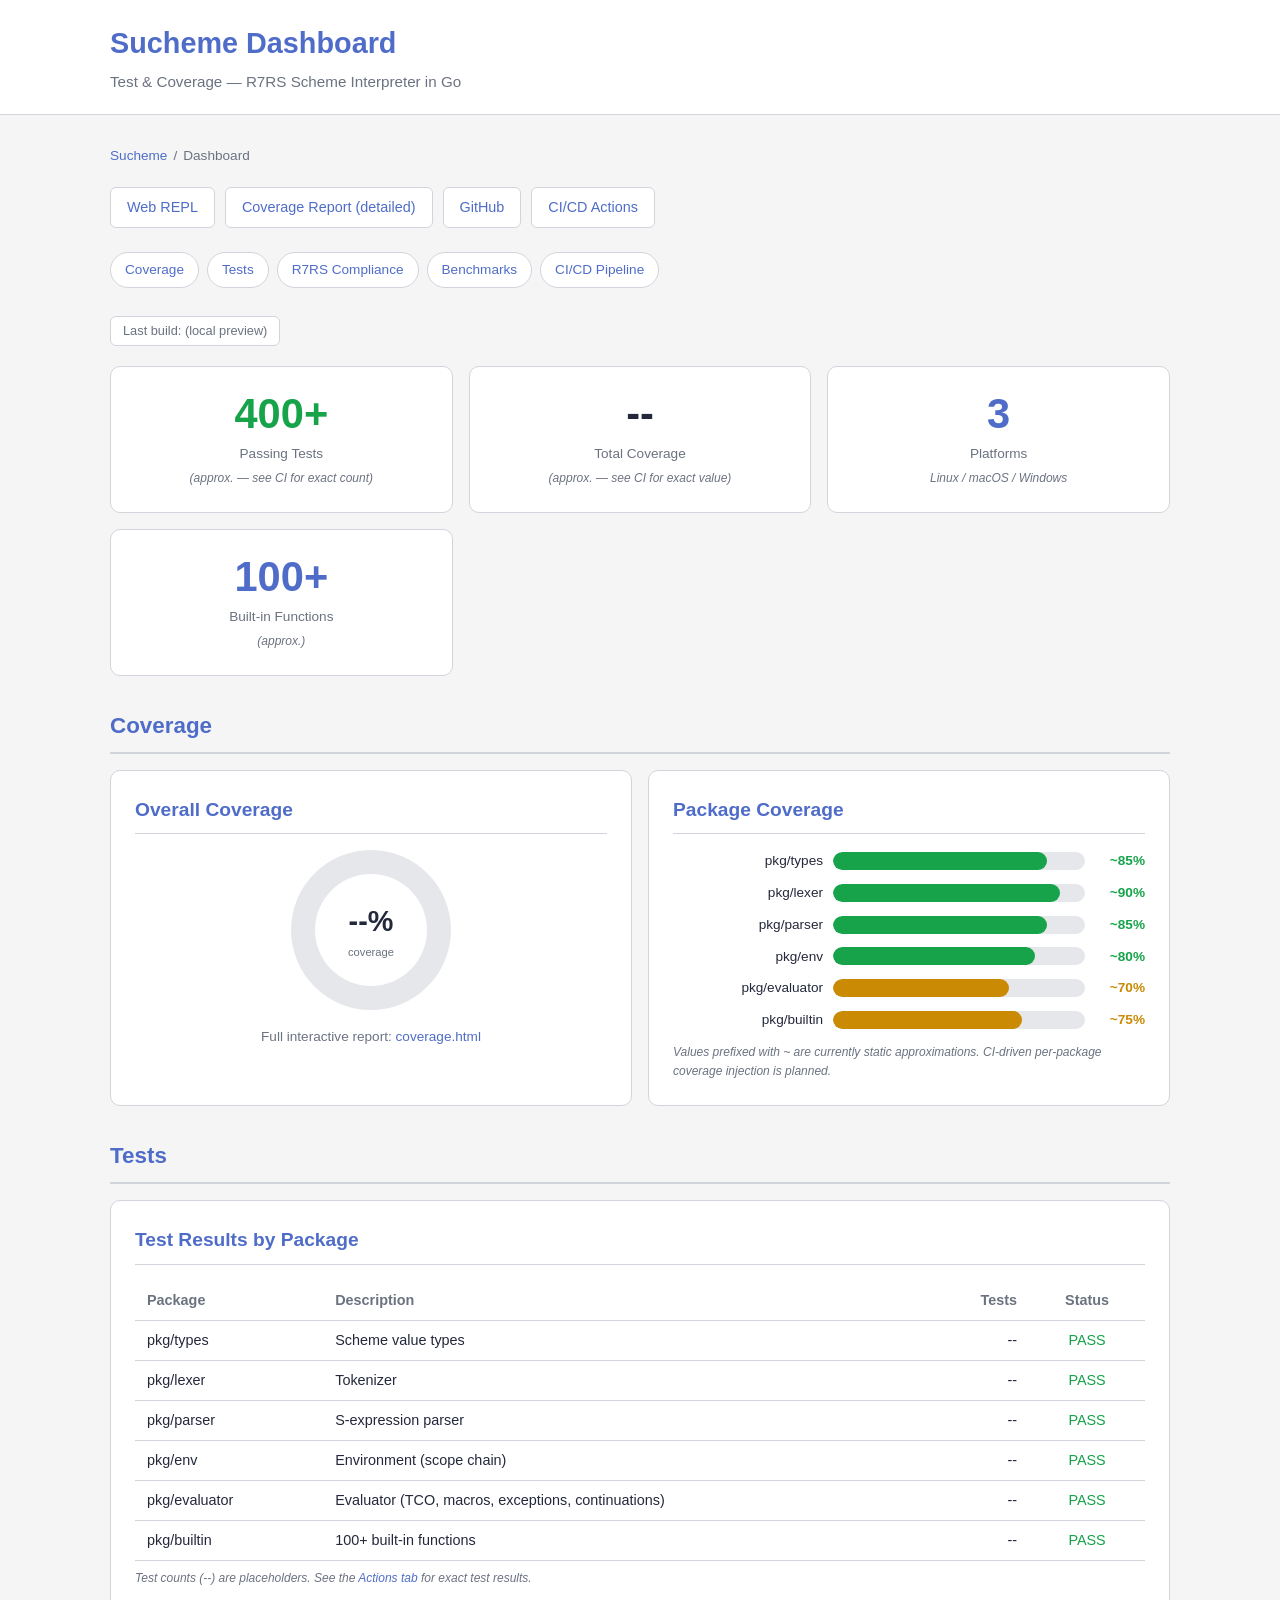
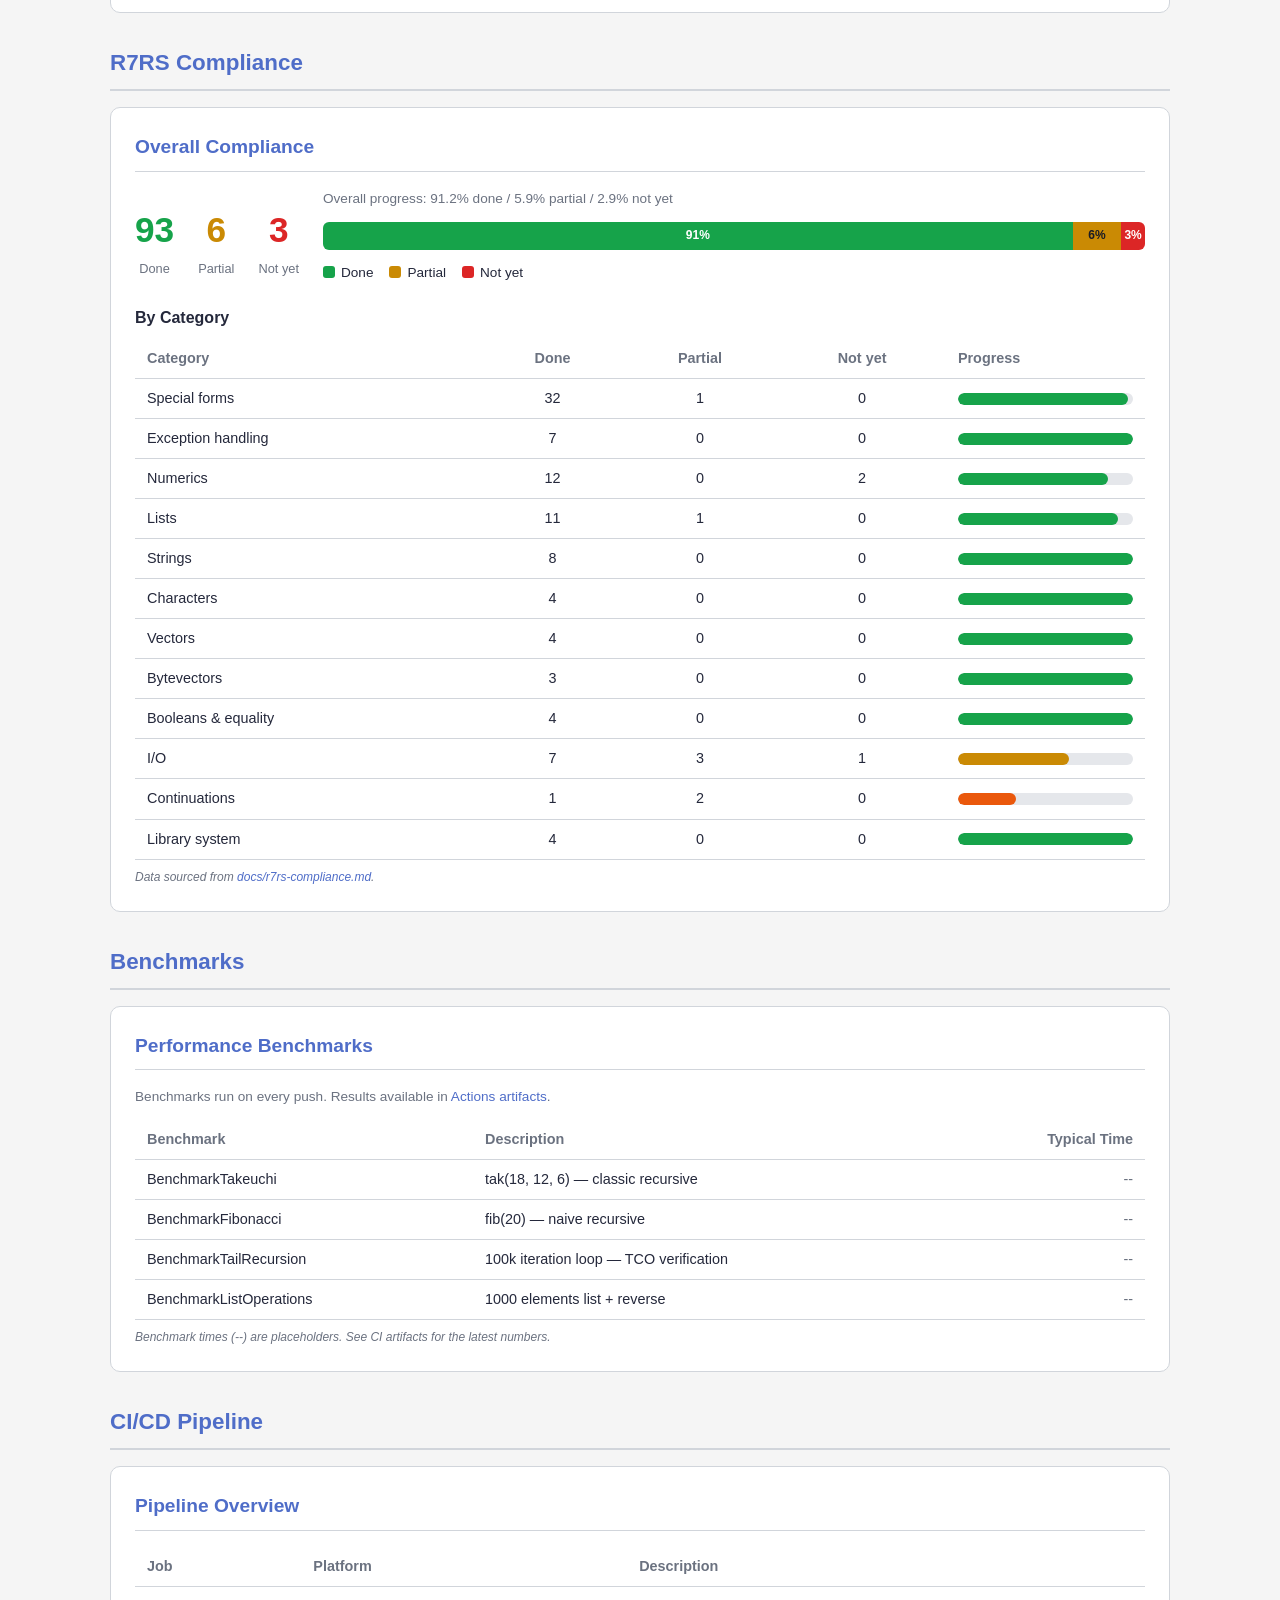
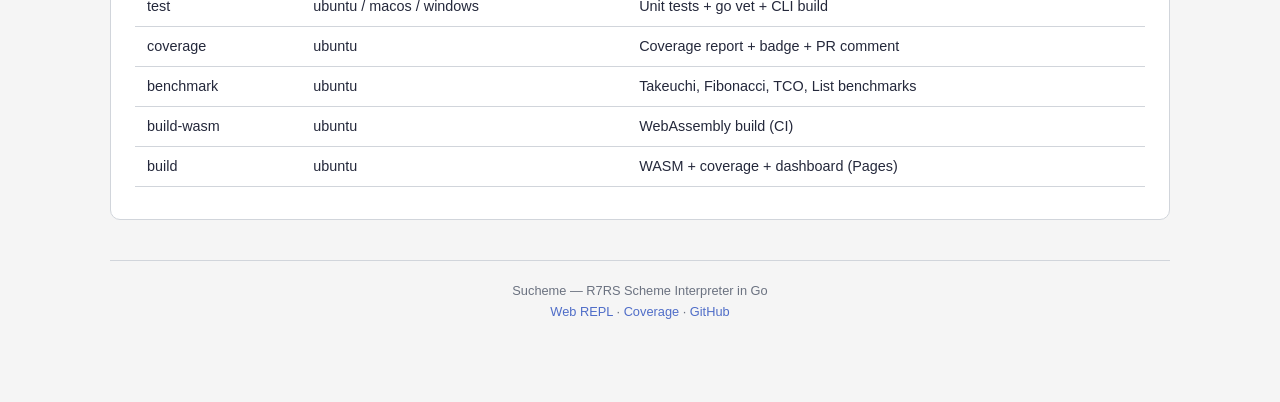
==== commit 62fdb106: "fix: resolve duplicate counting in R7RS compliance data Copilotレビュー指摘対応: - dynamic-wind, define-libr" ====
--- a/web-ui/dashboard.html
+++ b/web-ui/dashboard.html
@@ -618,14 +618,15 @@
     <div class="card card-spaced">
       <h3>Overall Compliance</h3>
 
-      <!-- Counts from docs/r7rs-compliance.md: 95 done, 7 partial, 3 not done = 105 total -->
+      <!-- Counts from docs/r7rs-compliance.md: 93 done, 6 partial, 3 not done = 102 unique items -->
+      <!-- Note: dynamic-wind, define-library, import appear in multiple categories but counted once -->
       <div class="r7rs-summary">
         <div class="r7rs-count">
-          <div class="r7rs-count-value color-green">95</div>
+          <div class="r7rs-count-value color-green">93</div>
           <div class="r7rs-count-label">Done</div>
         </div>
         <div class="r7rs-count">
-          <div class="r7rs-count-value color-yellow">7</div>
+          <div class="r7rs-count-value color-yellow">6</div>
           <div class="r7rs-count-label">Partial</div>
         </div>
         <div class="r7rs-count">
@@ -633,10 +634,10 @@
           <div class="r7rs-count-label">Not yet</div>
         </div>
         <div class="r7rs-bar-area">
-          <div class="muted-text" style="margin-bottom:4px;">Overall progress: 90.5% done / 6.7% partial / 2.9% not yet</div>
+          <div class="muted-text" style="margin-bottom:4px;">Overall progress: 91.2% done / 5.9% partial / 2.9% not yet</div>
           <div class="stacked-bar">
-            <div class="stacked-done" style="width:90.5%;">90%</div>
-            <div class="stacked-partial" style="width:6.7%;">7%</div>
+            <div class="stacked-done" style="width:91.2%;">91%</div>
+            <div class="stacked-partial" style="width:5.9%;">6%</div>
             <div class="stacked-none" style="width:2.9%;">3%</div>
           </div>
           <div class="legend">
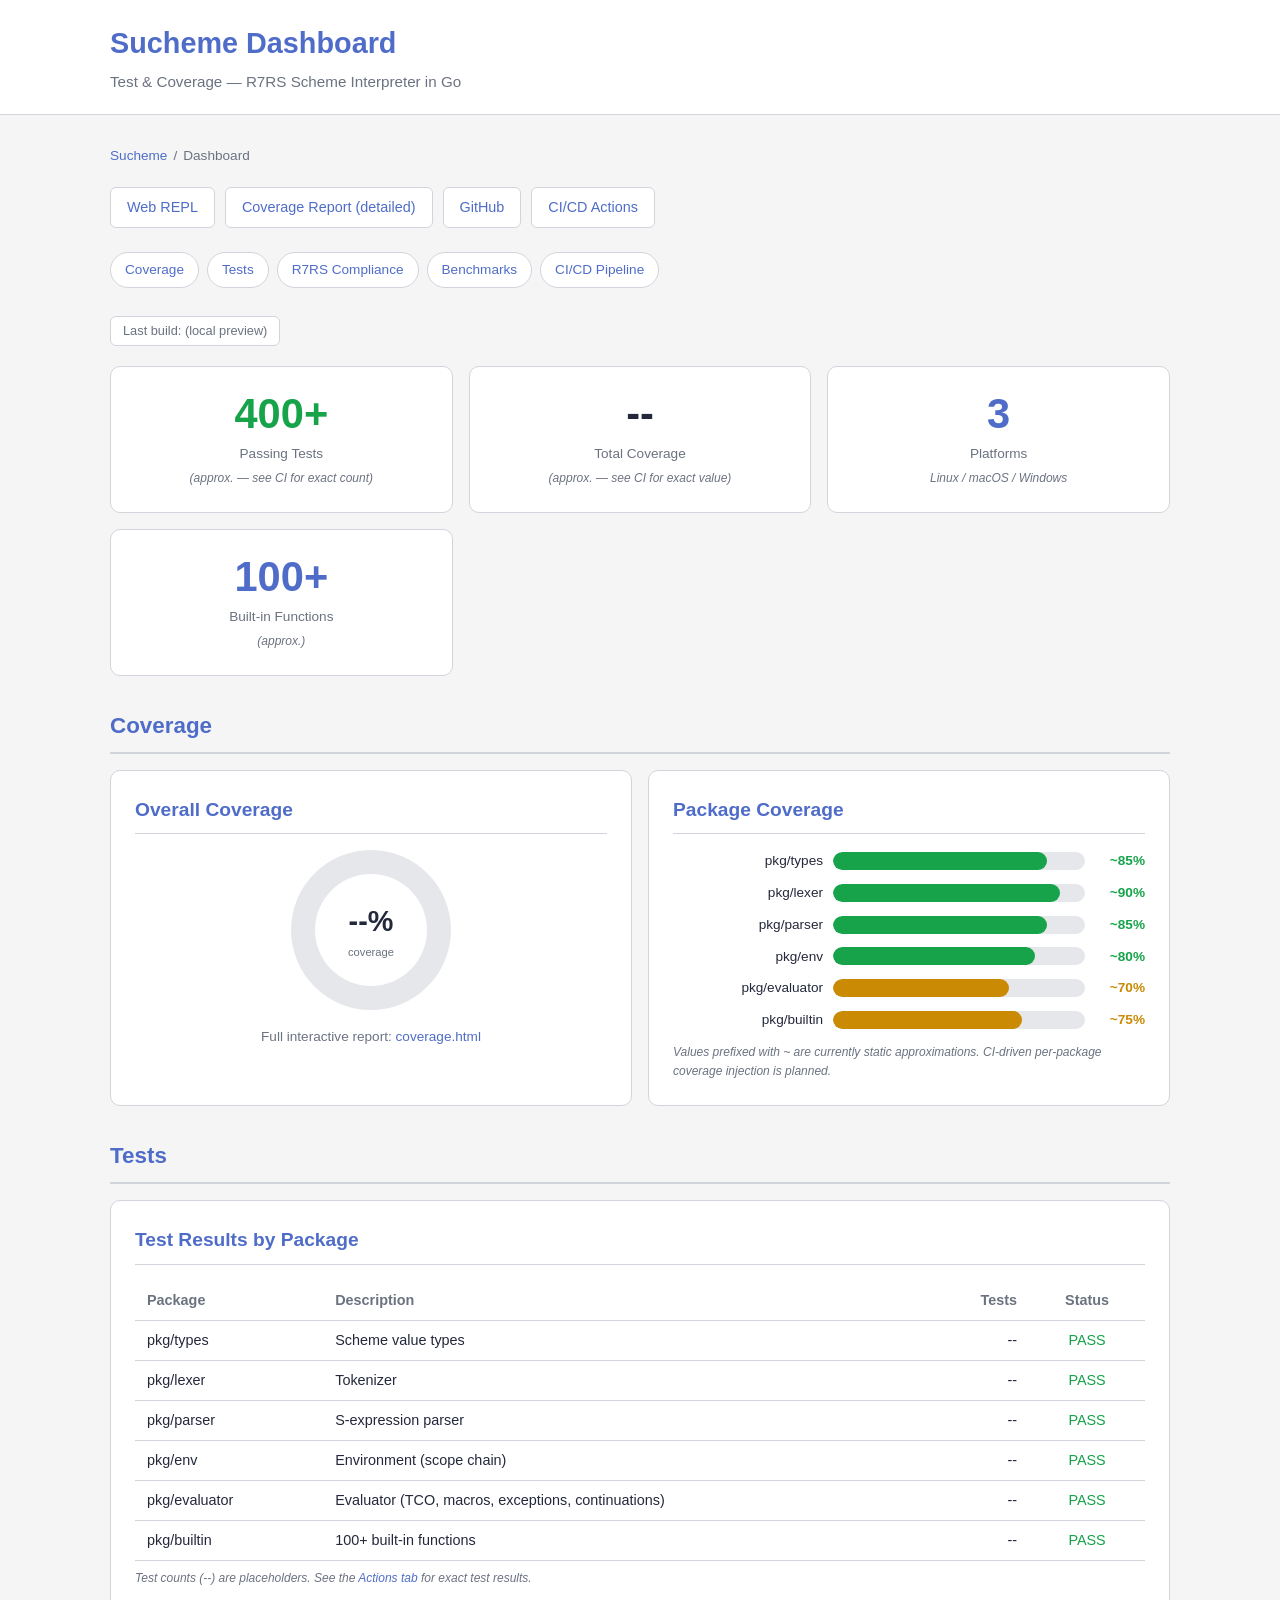
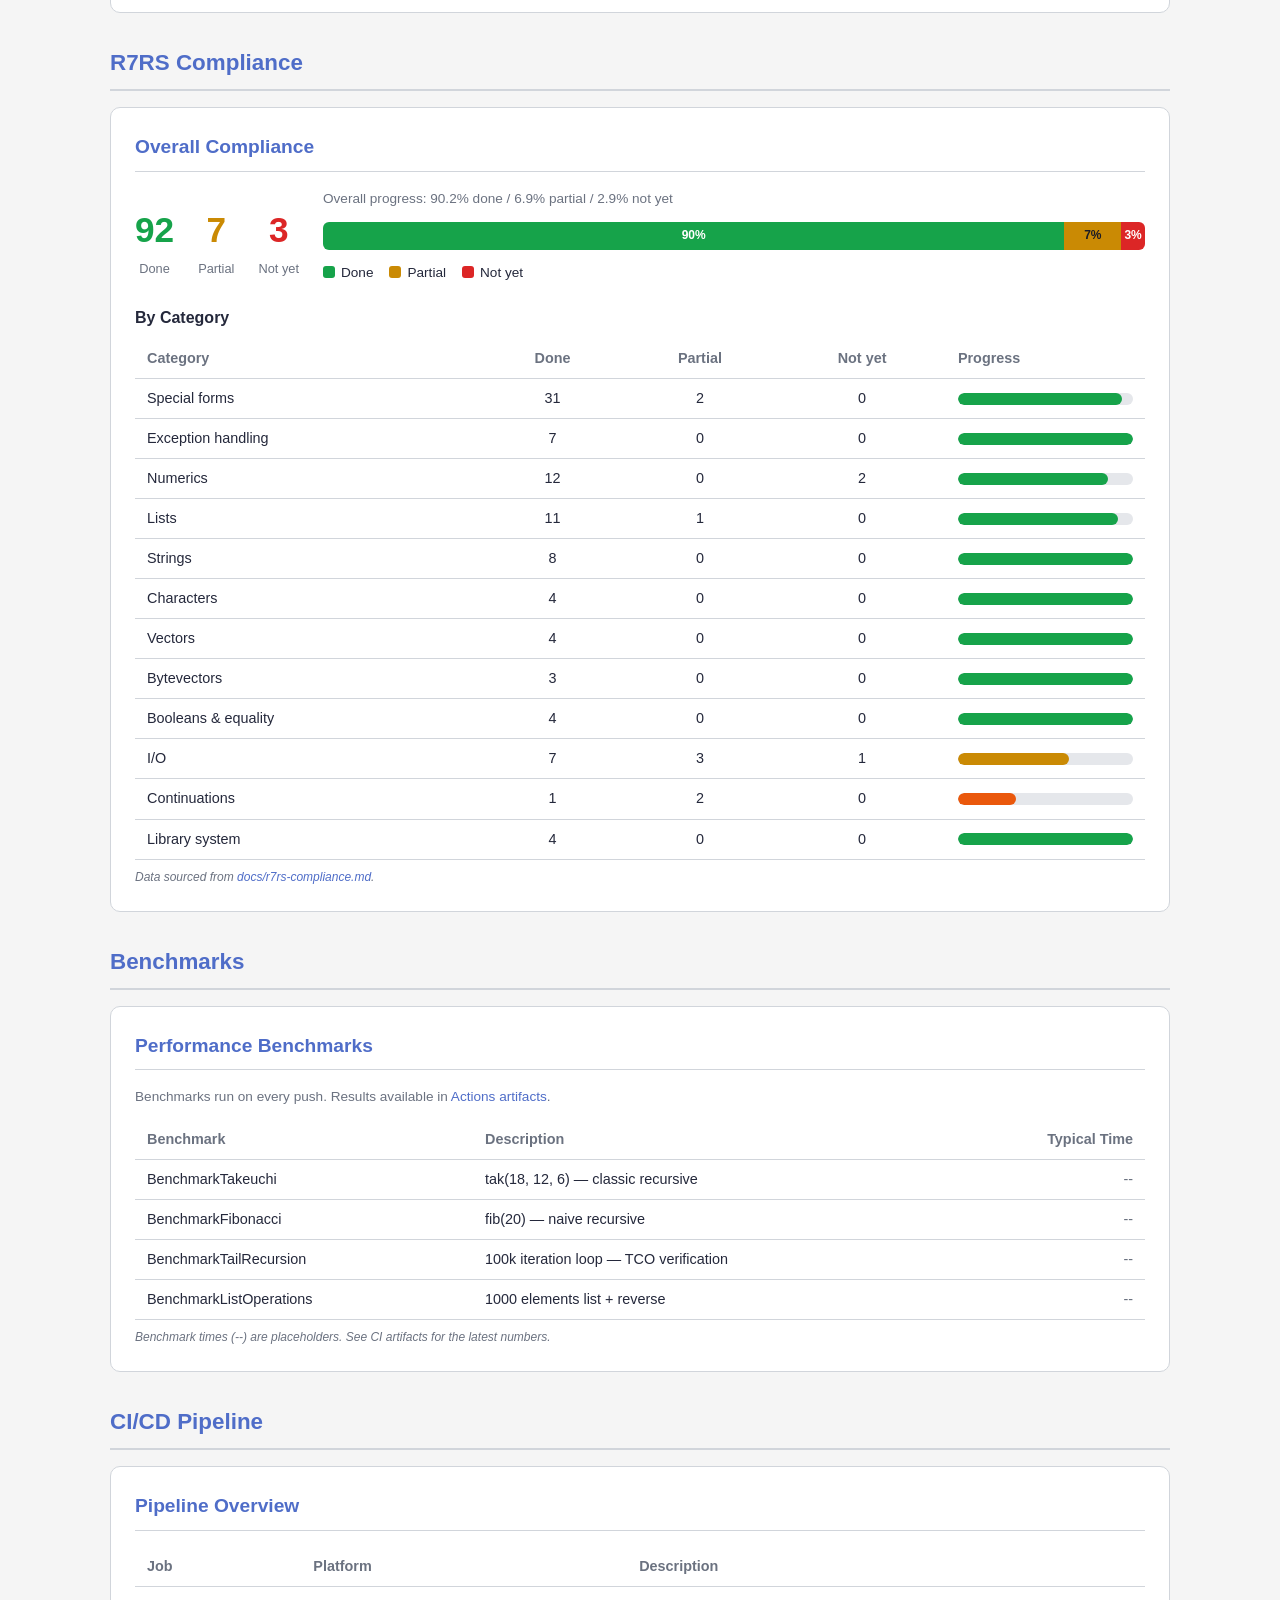
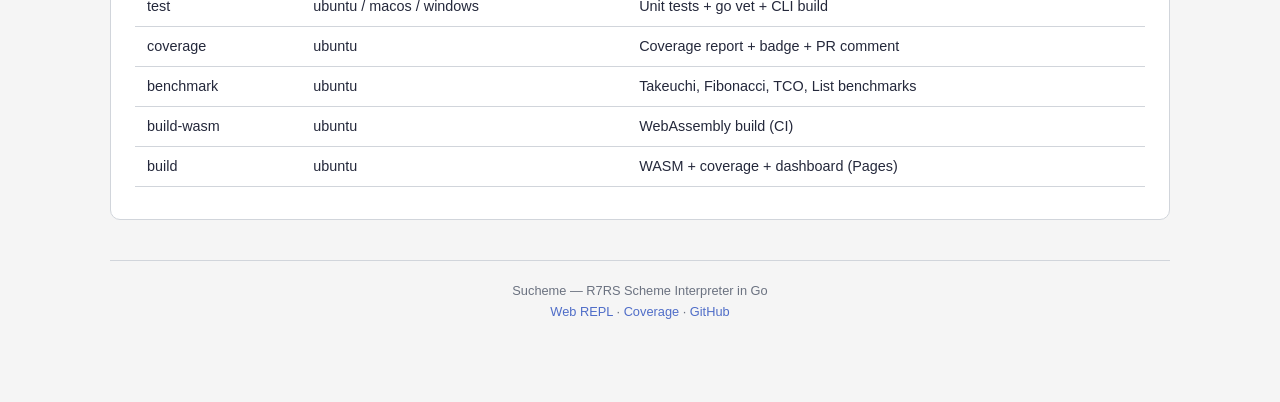
==== commit 09a54366: "fix: address Copilot review round 3-4 comments - include-ciを部分対応に戻す（識別子のみのケースフォールド未対応） - R7RS集計数値を92" ====
--- a/web-ui/dashboard.html
+++ b/web-ui/dashboard.html
@@ -618,15 +618,16 @@
     <div class="card card-spaced">
       <h3>Overall Compliance</h3>
 
-      <!-- Counts from docs/r7rs-compliance.md: 93 done, 6 partial, 3 not done = 102 unique items -->
+      <!-- Counts from docs/r7rs-compliance.md: 92 done, 7 partial, 3 not yet = 102 unique items -->
       <!-- Note: dynamic-wind, define-library, import appear in multiple categories but counted once -->
+      <!-- TODO: Consider generating these counts from r7rs-compliance.md via a build script to prevent drift -->
       <div class="r7rs-summary">
         <div class="r7rs-count">
-          <div class="r7rs-count-value color-green">93</div>
+          <div class="r7rs-count-value color-green">92</div>
           <div class="r7rs-count-label">Done</div>
         </div>
         <div class="r7rs-count">
-          <div class="r7rs-count-value color-yellow">6</div>
+          <div class="r7rs-count-value color-yellow">7</div>
           <div class="r7rs-count-label">Partial</div>
         </div>
         <div class="r7rs-count">
@@ -634,10 +635,10 @@
           <div class="r7rs-count-label">Not yet</div>
         </div>
         <div class="r7rs-bar-area">
-          <div class="muted-text" style="margin-bottom:4px;">Overall progress: 91.2% done / 5.9% partial / 2.9% not yet</div>
+          <div class="muted-text" style="margin-bottom:4px;">Overall progress: 90.2% done / 6.9% partial / 2.9% not yet</div>
           <div class="stacked-bar">
-            <div class="stacked-done" style="width:91.2%;">91%</div>
-            <div class="stacked-partial" style="width:5.9%;">6%</div>
+            <div class="stacked-done" style="width:90.2%;">90%</div>
+            <div class="stacked-partial" style="width:6.9%;">7%</div>
             <div class="stacked-none" style="width:2.9%;">3%</div>
           </div>
           <div class="legend">
@@ -663,12 +664,12 @@
           <!-- Data extracted from docs/r7rs-compliance.md -->
           <tr>
             <td>Special forms</td>
-            <td class="text-center">32</td>
-            <td class="text-center">1</td>
-            <td class="text-center">0</td>
-            <td>
-              <div class="progress-bar-track progress-bar-sm">
-                <div class="progress-bar-fill bar-green" style="width:97%;"></div>
+            <td class="text-center">31</td>
+            <td class="text-center">2</td>
+            <td class="text-center">0</td>
+            <td>
+              <div class="progress-bar-track progress-bar-sm">
+                <div class="progress-bar-fill bar-green" style="width:93.9%;"></div>
               </div>
             </td>
           </tr>
